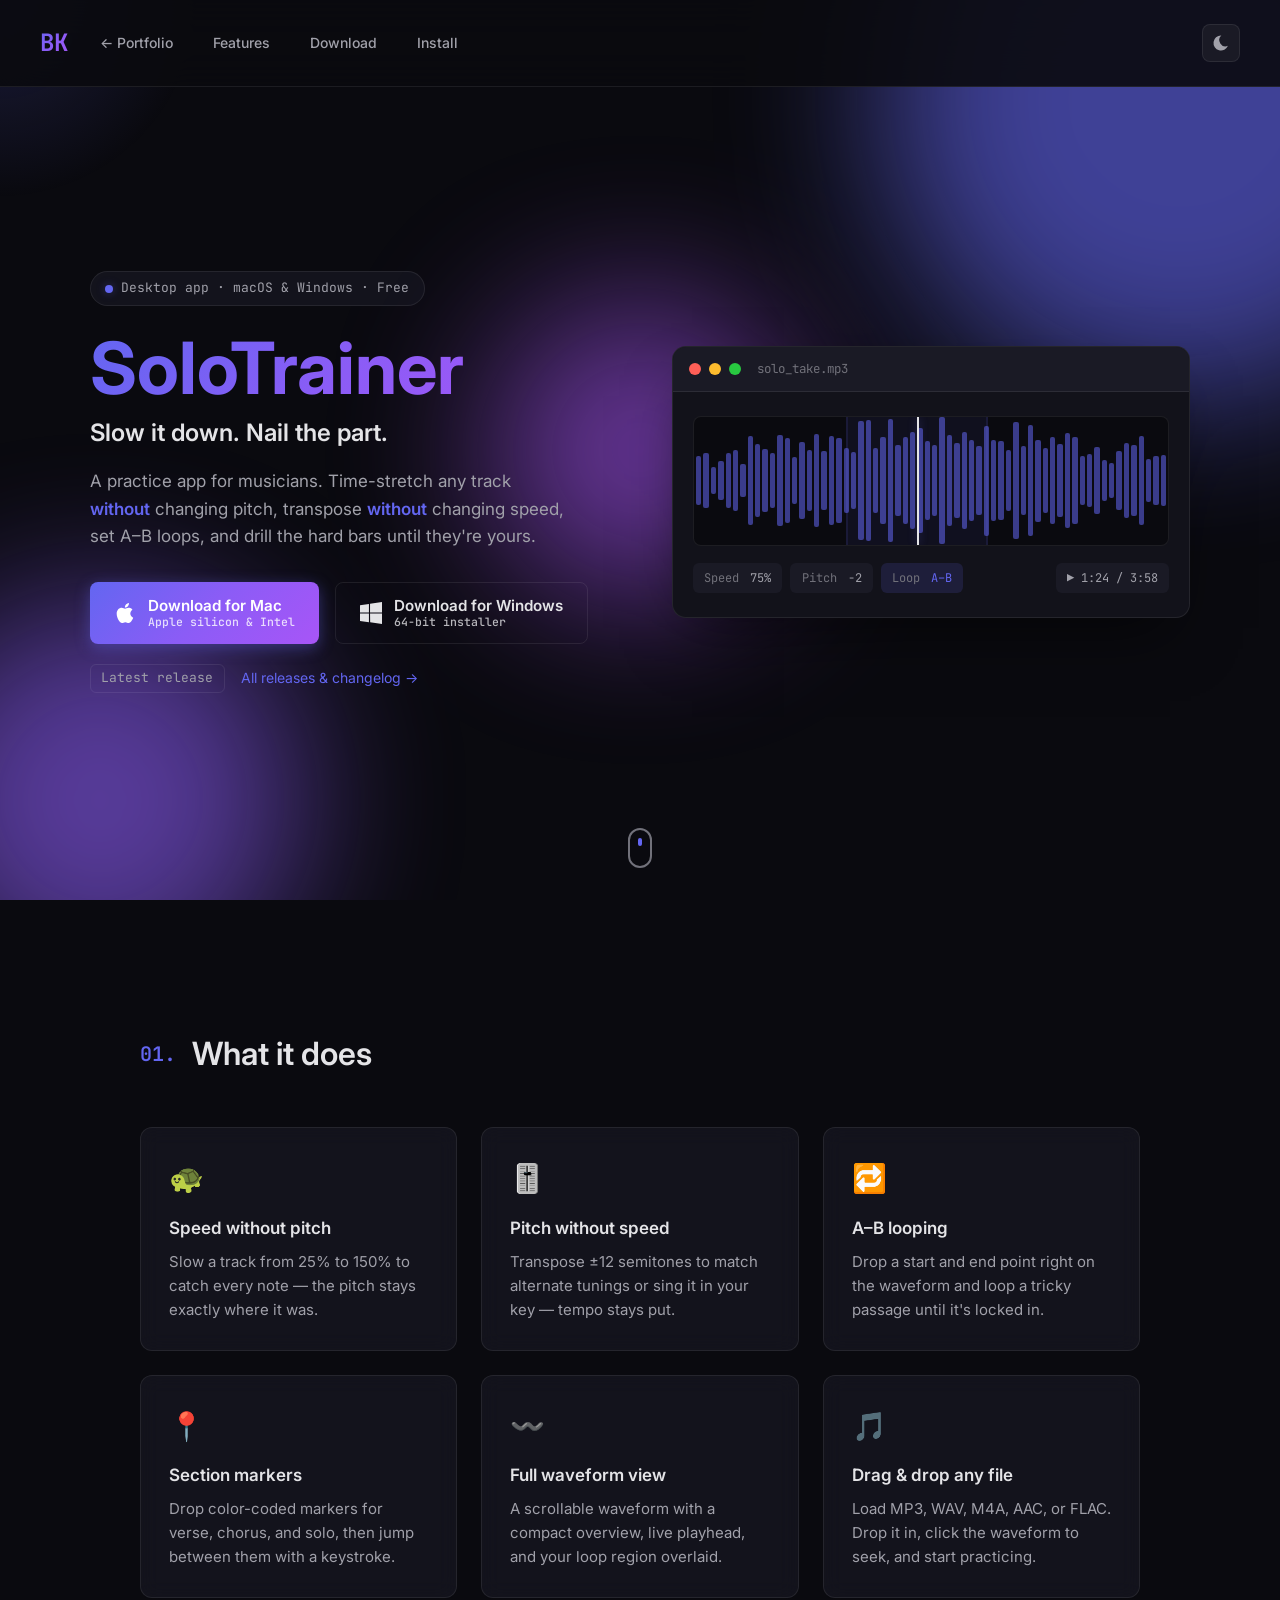
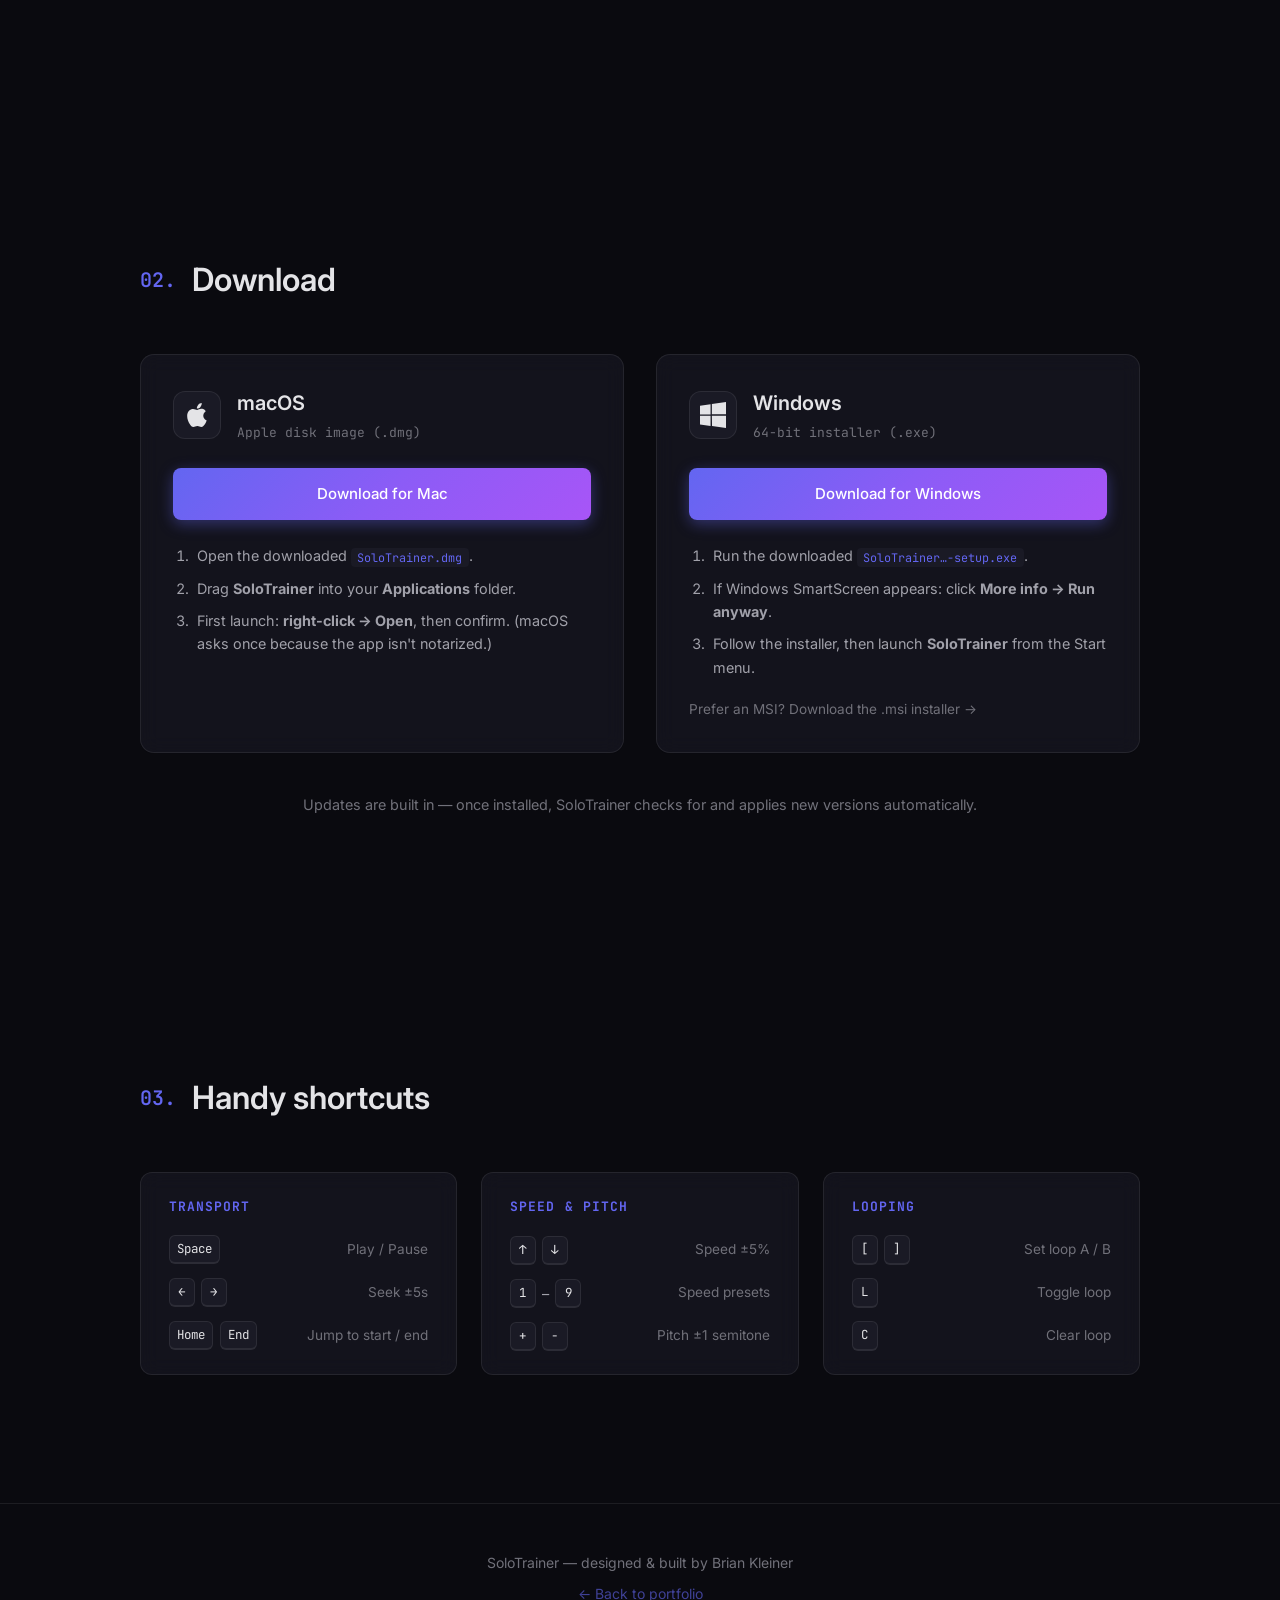
==== solotrainer/index.html @ 2a8d37c0 "solotrainer" ====
<!DOCTYPE html>
<html lang="en">
<head>
    <meta charset="UTF-8">
    <meta name="viewport" content="width=device-width, initial-scale=1.0">
    <title>SoloTrainer | Music practice app for Mac &amp; Windows</title>
    <meta name="description" content="SoloTrainer is a desktop practice app for musicians — slow any track down without changing pitch, transpose without changing speed, set A–B loops, and drill the hard parts. Free for Mac &amp; Windows.">
    <meta property="og:title" content="SoloTrainer — Slow it down. Nail the part.">
    <meta property="og:description" content="A desktop practice app for musicians. Time-stretch and pitch-shift any track, loop the tricky bars, and learn it by ear. Free for Mac &amp; Windows.">
    <meta property="og:type" content="website">
    <meta property="og:url" content="https://beeks.dev/solotrainer">
    <link rel="preconnect" href="https://fonts.googleapis.com">
    <link rel="preconnect" href="https://fonts.gstatic.com" crossorigin>
    <link href="https://fonts.googleapis.com/css2?family=Inter:wght@300;400;500;600;700&family=JetBrains+Mono:wght@400;500&display=swap" rel="stylesheet">
    <link rel="stylesheet" href="../styles.css">
    <link rel="stylesheet" href="solotrainer.css">
</head>
<body>
    <!-- Cursor glow effect -->
    <div class="cursor-glow" id="cursorGlow"></div>

    <!-- Platform icon templates (cloned into download buttons by JS) -->
    <template id="iconApple">
        <svg viewBox="0 0 24 24" fill="currentColor"><path d="M16.365 1.43c0 1.14-.493 2.27-1.177 3.08-.744.9-1.99 1.57-2.987 1.57-.12 0-.23-.02-.3-.03-.01-.06-.04-.22-.04-.39 0-1.15.572-2.27 1.206-2.98.804-.94 2.142-1.64 3.248-1.68.03.13.05.28.05.43zm4.565 15.71c-.03.07-.463 1.58-1.518 3.12-.945 1.34-1.94 2.71-3.43 2.71-1.517 0-1.9-.88-3.63-.88-1.698 0-2.302.91-3.67.91-1.377 0-2.332-1.26-3.428-2.8-1.287-1.82-2.323-4.63-2.323-7.28 0-4.28 2.797-6.55 5.552-6.55 1.448 0 2.675.95 3.6.95.865 0 2.222-1.01 3.85-1.01.613 0 2.792.06 4.22 2.12-.11.07-2.358 1.38-2.358 4.13 0 3.21 2.852 4.34 2.927 4.36z"/></svg>
    </template>
    <template id="iconWin">
        <svg viewBox="0 0 24 24" fill="currentColor"><path d="M0 3.449L9.75 2.1v9.451H0m10.949-9.602L24 0v11.4H10.949M0 12.6h9.75v9.451L0 20.699M10.949 12.6H24V24l-12.9-1.801"/></svg>
    </template>

    <!-- Navigation -->
    <nav class="nav scrolled" id="nav">
        <div class="nav-content">
            <a href="../" class="nav-logo">BK</a>
            <div class="nav-links">
                <a href="../">← Portfolio</a>
                <a href="#features">Features</a>
                <a href="#download">Download</a>
                <a href="#install">Install</a>
            </div>
            <div class="theme-switcher">
                <button class="theme-toggle" id="themeToggle" aria-label="Change theme">
                    <svg class="theme-icon" viewBox="0 0 24 24" fill="currentColor"><path d="M12 3c.132 0 .263 0 .393 0a7.5 7.5 0 0 0 7.92 12.446a9 9 0 1 1 -8.313 -12.454z"/></svg>
                </button>
                <div class="theme-dropdown" id="themeDropdown">
                    <button class="theme-option" data-theme="default">
                        <span class="theme-preview default"></span>
                        Midnight Purple
                    </button>
                    <button class="theme-option" data-theme="matrix">
                        <span class="theme-preview matrix"></span>
                        Matrix
                    </button>
                    <button class="theme-option" data-theme="gruvbox">
                        <span class="theme-preview gruvbox"></span>
                        Gruvbox
                    </button>
                </div>
            </div>
        </div>
    </nav>

    <!-- Hero Section -->
    <section class="hero app-hero" id="hero">
        <div class="hero-bg">
            <div class="gradient-orb orb-1"></div>
            <div class="gradient-orb orb-2"></div>
            <div class="gradient-orb orb-3"></div>
        </div>
        <div class="app-hero-content">
            <div class="app-hero-text">
                <span class="app-eyebrow">
                    <span class="app-eyebrow-dot"></span>
                    Desktop app · macOS &amp; Windows · Free
                </span>
                <h1 class="app-title">SoloTrainer</h1>
                <p class="app-subtitle">Slow it down. Nail the part.</p>
                <p class="app-tagline">
                    A practice app for musicians. Time-stretch any track <em>without</em> changing
                    pitch, transpose <em>without</em> changing speed, set A–B loops, and drill the
                    hard bars until they're yours.
                </p>

                <div class="download-row" id="downloadRow">
                    <a class="btn btn-primary btn-download" id="dlPrimary"
                       href="https://github.com/Beekasha/SoloTrainer-releases/releases/latest"
                       target="_blank" rel="noopener">
                        <span class="dl-icon" id="dlPrimaryIcon"></span>
                        <span class="dl-label">
                            <span class="dl-label-main" id="dlPrimaryLabel">Download</span>
                            <span class="dl-label-sub" id="dlPrimarySub">Latest release</span>
                        </span>
                    </a>
                    <a class="btn btn-secondary btn-download" id="dlSecondary"
                       href="https://github.com/Beekasha/SoloTrainer-releases/releases/latest"
                       target="_blank" rel="noopener">
                        <span class="dl-icon" id="dlSecondaryIcon"></span>
                        <span class="dl-label">
                            <span class="dl-label-main" id="dlSecondaryLabel">Other platform</span>
                            <span class="dl-label-sub" id="dlSecondarySub">&nbsp;</span>
                        </span>
                    </a>
                </div>
                <p class="app-meta">
                    <span id="releaseVersion" class="release-chip">Latest release</span>
                    <a href="https://github.com/Beekasha/SoloTrainer-releases/releases" target="_blank" rel="noopener">All releases &amp; changelog →</a>
                </p>
            </div>

            <!-- App window mock -->
            <div class="app-window reveal-up">
                <div class="aw-titlebar">
                    <span class="terminal-dot red"></span>
                    <span class="terminal-dot yellow"></span>
                    <span class="terminal-dot green"></span>
                    <span class="aw-filename">solo_take.mp3</span>
                </div>
                <div class="aw-body">
                    <div class="aw-waveform" id="awWaveform">
                        <div class="aw-loop" aria-hidden="true"></div>
                        <div class="aw-bars" id="awBars"></div>
                        <div class="aw-playhead" aria-hidden="true"></div>
                    </div>
                    <div class="aw-controls">
                        <span class="aw-chip"><span class="aw-chip-key">Speed</span> 75%</span>
                        <span class="aw-chip"><span class="aw-chip-key">Pitch</span> −2</span>
                        <span class="aw-chip aw-chip-accent"><span class="aw-chip-key">Loop</span> A–B</span>
                        <span class="aw-chip aw-chip-muted">▶ 1:24 / 3:58</span>
                    </div>
                </div>
            </div>
        </div>
        <div class="scroll-indicator">
            <div class="scroll-arrow"></div>
        </div>
    </section>

    <!-- Features Section -->
    <section class="section" id="features">
        <div class="section-content">
            <h2 class="section-title">
                <span class="title-accent">01.</span> What it does
            </h2>
            <div class="feature-grid">
                <div class="feature-card reveal-up">
                    <span class="feature-icon">🐢</span>
                    <h3>Speed without pitch</h3>
                    <p>Slow a track from 25% to 150% to catch every note — the pitch stays exactly where it was.</p>
                </div>
                <div class="feature-card reveal-up" style="--delay: 0.08s">
                    <span class="feature-icon">🎚️</span>
                    <h3>Pitch without speed</h3>
                    <p>Transpose ±12 semitones to match alternate tunings or sing it in your key — tempo stays put.</p>
                </div>
                <div class="feature-card reveal-up" style="--delay: 0.16s">
                    <span class="feature-icon">🔁</span>
                    <h3>A–B looping</h3>
                    <p>Drop a start and end point right on the waveform and loop a tricky passage until it's locked in.</p>
                </div>
                <div class="feature-card reveal-up" style="--delay: 0.24s">
                    <span class="feature-icon">📍</span>
                    <h3>Section markers</h3>
                    <p>Drop color-coded markers for verse, chorus, and solo, then jump between them with a keystroke.</p>
                </div>
                <div class="feature-card reveal-up" style="--delay: 0.32s">
                    <span class="feature-icon">〰️</span>
                    <h3>Full waveform view</h3>
                    <p>A scrollable waveform with a compact overview, live playhead, and your loop region overlaid.</p>
                </div>
                <div class="feature-card reveal-up" style="--delay: 0.4s">
                    <span class="feature-icon">🎵</span>
                    <h3>Drag &amp; drop any file</h3>
                    <p>Load MP3, WAV, M4A, AAC, or FLAC. Drop it in, click the waveform to seek, and start practicing.</p>
                </div>
            </div>
        </div>
    </section>

    <!-- Download Section -->
    <section class="section download-section" id="download">
        <div class="section-content">
            <h2 class="section-title">
                <span class="title-accent">02.</span> Download
            </h2>
            <div class="platform-grid">
                <!-- macOS -->
                <div class="platform-card reveal-up" id="cardMac">
                    <div class="platform-head">
                        <span class="platform-logo">
                            <svg viewBox="0 0 24 24" fill="currentColor"><path d="M16.365 1.43c0 1.14-.493 2.27-1.177 3.08-.744.9-1.99 1.57-2.987 1.57-.12 0-.23-.02-.3-.03-.01-.06-.04-.22-.04-.39 0-1.15.572-2.27 1.206-2.98.804-.94 2.142-1.64 3.248-1.68.03.13.05.28.05.43zm4.565 15.71c-.03.07-.463 1.58-1.518 3.12-.945 1.34-1.94 2.71-3.43 2.71-1.517 0-1.9-.88-3.63-.88-1.698 0-2.302.91-3.67.91-1.377 0-2.332-1.26-3.428-2.8-1.287-1.82-2.323-4.63-2.323-7.28 0-4.28 2.797-6.55 5.552-6.55 1.448 0 2.675.95 3.6.95.865 0 2.222-1.01 3.85-1.01.613 0 2.792.06 4.22 2.12-.11.07-2.358 1.38-2.358 4.13 0 3.21 2.852 4.34 2.927 4.36z"/></svg>
                        </span>
                        <div>
                            <h3>macOS</h3>
                            <span class="platform-sub" id="macSub">Apple disk image (.dmg)</span>
                        </div>
                        <span class="platform-badge" id="macBadge" hidden>For you</span>
                    </div>
                    <a class="btn btn-primary platform-btn" id="dlMac"
                       href="https://github.com/Beekasha/SoloTrainer-releases/releases/latest/download/SoloTrainer.dmg"
                       target="_blank" rel="noopener">Download for Mac</a>
                    <ol class="install-steps">
                        <li>Open the downloaded <code>SoloTrainer.dmg</code>.</li>
                        <li>Drag <strong>SoloTrainer</strong> into your <strong>Applications</strong> folder.</li>
                        <li>First launch: <strong>right-click → Open</strong>, then confirm. (macOS asks once because the app isn't notarized.)</li>
                    </ol>
                </div>

                <!-- Windows -->
                <div class="platform-card reveal-up" id="cardWin" style="--delay: 0.1s">
                    <div class="platform-head">
                        <span class="platform-logo">
                            <svg viewBox="0 0 24 24" fill="currentColor"><path d="M0 3.449L9.75 2.1v9.451H0m10.949-9.602L24 0v11.4H10.949M0 12.6h9.75v9.451L0 20.699M10.949 12.6H24V24l-12.9-1.801"/></svg>
                        </span>
                        <div>
                            <h3>Windows</h3>
                            <span class="platform-sub" id="winSub">64-bit installer (.exe)</span>
                        </div>
                        <span class="platform-badge" id="winBadge" hidden>For you</span>
                    </div>
                    <a class="btn btn-primary platform-btn" id="dlWin"
                       href="https://github.com/Beekasha/SoloTrainer-releases/releases/latest"
                       target="_blank" rel="noopener">Download for Windows</a>
                    <ol class="install-steps">
                        <li>Run the downloaded <code>SoloTrainer&hellip;-setup.exe</code>.</li>
                        <li>If Windows SmartScreen appears: click <strong>More info → Run anyway</strong>.</li>
                        <li>Follow the installer, then launch <strong>SoloTrainer</strong> from the Start menu.</li>
                    </ol>
                    <p class="alt-link"><a id="dlWinMsi" href="https://github.com/Beekasha/SoloTrainer-releases/releases/latest" target="_blank" rel="noopener">Prefer an MSI? Download the .msi installer →</a></p>
                </div>
            </div>
            <p class="download-note">
                Updates are built in — once installed, SoloTrainer checks for and applies new versions automatically.
            </p>
        </div>
    </section>

    <!-- Install / Shortcuts Section -->
    <section class="section" id="install">
        <div class="section-content">
            <h2 class="section-title">
                <span class="title-accent">03.</span> Handy shortcuts
            </h2>
            <div class="shortcuts-grid">
                <div class="shortcut-group reveal-up">
                    <h3 class="shortcut-title">Transport</h3>
                    <ul class="shortcut-list">
                        <li><kbd>Space</kbd><span>Play / Pause</span></li>
                        <li><kbd>←</kbd> <kbd>→</kbd><span>Seek ±5s</span></li>
                        <li><kbd>Home</kbd> <kbd>End</kbd><span>Jump to start / end</span></li>
                    </ul>
                </div>
                <div class="shortcut-group reveal-up" style="--delay: 0.08s">
                    <h3 class="shortcut-title">Speed &amp; pitch</h3>
                    <ul class="shortcut-list">
                        <li><kbd>↑</kbd> <kbd>↓</kbd><span>Speed ±5%</span></li>
                        <li><kbd>1</kbd>–<kbd>9</kbd><span>Speed presets</span></li>
                        <li><kbd>+</kbd> <kbd>−</kbd><span>Pitch ±1 semitone</span></li>
                    </ul>
                </div>
                <div class="shortcut-group reveal-up" style="--delay: 0.16s">
                    <h3 class="shortcut-title">Looping</h3>
                    <ul class="shortcut-list">
                        <li><kbd>[</kbd> <kbd>]</kbd><span>Set loop A / B</span></li>
                        <li><kbd>L</kbd><span>Toggle loop</span></li>
                        <li><kbd>C</kbd><span>Clear loop</span></li>
                    </ul>
                </div>
            </div>
        </div>
    </section>

    <!-- Footer -->
    <footer class="footer">
        <p>SoloTrainer — designed &amp; built by Brian Kleiner</p>
        <p class="footer-note">
            <a href="../">← Back to portfolio</a>
        </p>
    </footer>

    <script src="solotrainer.js"></script>
</body>
</html>
---- styles.css ----
/* ===== CSS Variables ===== */
:root,
[data-theme="default"] {
    --bg-primary: #0a0a0f;
    --bg-secondary: #12121a;
    --bg-tertiary: #1a1a25;
    --text-primary: #e4e4e7;
    --text-secondary: #a1a1aa;
    --text-muted: #71717a;
    --accent-primary: #6366f1;
    --accent-secondary: #8b5cf6;
    --accent-gradient: linear-gradient(135deg, #6366f1 0%, #8b5cf6 50%, #a855f7 100%);
    --glow-color: rgba(99, 102, 241, 0.4);
    --border-color: rgba(255, 255, 255, 0.08);
    --card-bg: rgba(26, 26, 37, 0.6);
    --font-sans: 'Inter', -apple-system, BlinkMacSystemFont, sans-serif;
    --font-mono: 'JetBrains Mono', monospace;
    --transition-fast: 0.2s ease;
    --transition-medium: 0.4s ease;
    --transition-slow: 0.6s cubic-bezier(0.16, 1, 0.3, 1);
}

/* ===== Matrix Theme ===== */
[data-theme="matrix"] {
    --bg-primary: #000000;
    --bg-secondary: #0a0f0a;
    --bg-tertiary: #0f1a0f;
    --text-primary: #00ff00;
    --text-secondary: #00cc00;
    --text-muted: #008800;
    --accent-primary: #00ff00;
    --accent-secondary: #00dd00;
    --accent-gradient: linear-gradient(135deg, #00ff00 0%, #00cc00 50%, #00aa00 100%);
    --glow-color: rgba(0, 255, 0, 0.4);
    --border-color: rgba(0, 255, 0, 0.15);
    --card-bg: rgba(0, 20, 0, 0.7);
}

/* ===== Gruvbox Theme ===== */
[data-theme="gruvbox"] {
    --bg-primary: #1d2021;
    --bg-secondary: #282828;
    --bg-tertiary: #3c3836;
    --text-primary: #ebdbb2;
    --text-secondary: #d5c4a1;
    --text-muted: #a89984;
    --accent-primary: #fe8019;
    --accent-secondary: #fabd2f;
    --accent-gradient: linear-gradient(135deg, #fe8019 0%, #fabd2f 50%, #b8bb26 100%);
    --glow-color: rgba(254, 128, 25, 0.4);
    --border-color: rgba(235, 219, 178, 0.1);
    --card-bg: rgba(60, 56, 54, 0.6);
}

/* ===== Reset & Base ===== */
*, *::before, *::after {
    margin: 0;
    padding: 0;
    box-sizing: border-box;
}

html {
    scroll-behavior: smooth;
    font-size: 16px;
}

body {
    font-family: var(--font-sans);
    background: var(--bg-primary);
    color: var(--text-primary);
    line-height: 1.6;
    overflow-x: hidden;
}

a {
    color: inherit;
    text-decoration: none;
}

ul {
    list-style: none;
}

/* ===== Cursor Glow Effect ===== */
.cursor-glow {
    position: fixed;
    width: 400px;
    height: 400px;
    border-radius: 50%;
    background: radial-gradient(circle, var(--glow-color) 0%, transparent 70%);
    pointer-events: none;
    transform: translate(-50%, -50%);
    z-index: 0;
    opacity: 0.5;
    transition: opacity 0.3s ease;
}

/* ===== Navigation ===== */
.nav {
    position: fixed;
    top: 0;
    left: 0;
    right: 0;
    z-index: 100;
    padding: 1.5rem 2rem;
    transition: var(--transition-medium);
}

.nav.scrolled {
    background: rgba(10, 10, 15, 0.9);
    backdrop-filter: blur(20px);
    border-bottom: 1px solid var(--border-color);
}

.nav-content {
    max-width: 1200px;
    margin: 0 auto;
    display: flex;
    justify-content: space-between;
    align-items: center;
    gap: 2rem;
}

.nav-logo {
    font-family: var(--font-mono);
    font-size: 1.5rem;
    font-weight: 700;
    background: var(--accent-gradient);
    -webkit-background-clip: text;
    -webkit-text-fill-color: transparent;
    background-clip: text;
    flex-shrink: 0;
}

.nav-links {
    display: flex;
    gap: 2.5rem;
}

.nav-links a {
    font-size: 0.875rem;
    font-weight: 500;
    color: var(--text-secondary);
    transition: var(--transition-fast);
    position: relative;
}

.nav-links a::after {
    content: '';
    position: absolute;
    bottom: -4px;
    left: 0;
    width: 0;
    height: 2px;
    background: var(--accent-gradient);
    transition: var(--transition-fast);
}

.nav-links a:hover {
    color: var(--text-primary);
}

.nav-links a:hover::after {
    width: 100%;
}

/* Theme Switcher */
.theme-switcher {
    position: relative;
    margin-left: auto;
}

.theme-toggle {
    background: var(--bg-tertiary);
    border: 1px solid var(--border-color);
    border-radius: 8px;
    padding: 0.5rem;
    cursor: pointer;
    display: flex;
    align-items: center;
    justify-content: center;
    transition: var(--transition-fast);
}

.theme-toggle:hover {
    border-color: var(--accent-primary);
    background: var(--bg-secondary);
}

.theme-icon {
    width: 20px;
    height: 20px;
    color: var(--text-secondary);
    transition: var(--transition-fast);
}

.theme-toggle:hover .theme-icon {
    color: var(--accent-primary);
}

.theme-dropdown {
    position: absolute;
    top: calc(100% + 0.5rem);
    right: 0;
    background: var(--bg-secondary);
    border: 1px solid var(--border-color);
    border-radius: 12px;
    padding: 0.5rem;
    min-width: 180px;
    opacity: 0;
    visibility: hidden;
    transform: translateY(-10px);
    transition: var(--transition-fast);
    z-index: 200;
    box-shadow: 0 10px 40px rgba(0, 0, 0, 0.3);
}

.theme-dropdown.open {
    opacity: 1;
    visibility: visible;
    transform: translateY(0);
}

.theme-option {
    display: flex;
    align-items: center;
    gap: 0.75rem;
    width: 100%;
    padding: 0.75rem 1rem;
    background: transparent;
    border: none;
    border-radius: 8px;
    color: var(--text-secondary);
    font-size: 0.875rem;
    font-family: var(--font-sans);
    cursor: pointer;
    transition: var(--transition-fast);
}

.theme-option:hover {
    background: var(--bg-tertiary);
    color: var(--text-primary);
}

.theme-option.active {
    background: var(--accent-primary);
    color: white;
}

.theme-preview {
    width: 20px;
    height: 20px;
    border-radius: 50%;
    border: 2px solid var(--border-color);
}

.theme-preview.default {
    background: linear-gradient(135deg, #6366f1 0%, #8b5cf6 100%);
}

.theme-preview.matrix {
    background: linear-gradient(135deg, #00ff00 0%, #008800 100%);
}

.theme-preview.gruvbox {
    background: linear-gradient(135deg, #fe8019 0%, #fabd2f 100%);
}

/* ===== Hero Section ===== */
.hero {
    min-height: 100vh;
    display: flex;
    align-items: center;
    justify-content: center;
    position: relative;
    padding: 2rem;
    overflow: hidden;
}

.hero-bg {
    position: absolute;
    inset: 0;
    overflow: hidden;
}

.gradient-orb {
    position: absolute;
    border-radius: 50%;
    filter: blur(80px);
    opacity: 0.6;
    animation: float 20s ease-in-out infinite;
}

.orb-1 {
    width: 600px;
    height: 600px;
    background: var(--accent-primary);
    top: -200px;
    right: -200px;
    animation-delay: 0s;
}

.orb-2 {
    width: 400px;
    height: 400px;
    background: var(--accent-secondary);
    bottom: -100px;
    left: -100px;
    animation-delay: -5s;
}

.orb-3 {
    width: 300px;
    height: 300px;
    background: #a855f7;
    top: 50%;
    left: 50%;
    transform: translate(-50%, -50%);
    animation-delay: -10s;
}

@keyframes float {
    0%, 100% { transform: translate(0, 0) scale(1); }
    25% { transform: translate(30px, -30px) scale(1.05); }
    50% { transform: translate(-20px, 20px) scale(0.95); }
    75% { transform: translate(-30px, -20px) scale(1.02); }
}

.hero-content {
    position: relative;
    z-index: 1;
    text-align: center;
    max-width: 800px;
}

/* Terminal */
.hero-terminal {
    background: var(--bg-secondary);
    border: 1px solid var(--border-color);
    border-radius: 12px;
    padding: 0;
    margin-bottom: 3rem;
    display: inline-block;
    text-align: left;
    box-shadow: 0 25px 50px -12px rgba(0, 0, 0, 0.5);
}

.terminal-header {
    padding: 0.75rem 1rem;
    border-bottom: 1px solid var(--border-color);
    display: flex;
    gap: 0.5rem;
}

.terminal-dot {
    width: 12px;
    height: 12px;
    border-radius: 50%;
}

.terminal-dot.red { background: #ff5f57; }
.terminal-dot.yellow { background: #febc2e; }
.terminal-dot.green { background: #28c840; }

.terminal-body {
    padding: 1rem 1.5rem;
    font-family: var(--font-mono);
    font-size: 1rem;
    display: flex;
    align-items: center;
    gap: 0.5rem;
    min-width: 400px;
}

.terminal-prompt {
    color: var(--accent-primary);
}

.terminal-text {
    color: var(--text-primary);
}

.terminal-cursor {
    color: var(--accent-primary);
    animation: blink 1s step-end infinite;
}

@keyframes blink {
    50% { opacity: 0; }
}

.hero-title {
    font-size: clamp(3rem, 10vw, 6rem);
    font-weight: 700;
    line-height: 1.1;
    margin-bottom: 1rem;
}

.hero-line {
    display: block;
    background: linear-gradient(135deg, #fff 0%, var(--text-secondary) 100%);
    -webkit-background-clip: text;
    -webkit-text-fill-color: transparent;
    background-clip: text;
}

.hero-subtitle {
    font-size: 1.5rem;
    font-weight: 500;
    color: var(--accent-primary);
    margin-bottom: 0.5rem;
    font-family: var(--font-mono);
}

.hero-tagline {
    font-size: 1.125rem;
    color: var(--text-secondary);
    margin-bottom: 2.5rem;
}

.hero-cta {
    display: flex;
    gap: 1rem;
    justify-content: center;
    flex-wrap: wrap;
}

/* Buttons */
.btn {
    display: inline-flex;
    align-items: center;
    justify-content: center;
    padding: 0.875rem 2rem;
    font-size: 0.9375rem;
    font-weight: 500;
    border-radius: 8px;
    transition: var(--transition-fast);
    cursor: pointer;
    border: none;
}

.btn-primary {
    background: var(--accent-gradient);
    color: white;
    box-shadow: 0 4px 15px rgba(99, 102, 241, 0.4);
}

.btn-primary:hover {
    transform: translateY(-2px);
    box-shadow: 0 8px 25px rgba(99, 102, 241, 0.5);
}

.btn-secondary {
    background: transparent;
    color: var(--text-primary);
    border: 1px solid var(--border-color);
}

.btn-secondary:hover {
    background: var(--bg-tertiary);
    border-color: var(--accent-primary);
}

.btn-large {
    padding: 1.125rem 3rem;
    font-size: 1rem;
}

/* Scroll Indicator */
.scroll-indicator {
    position: absolute;
    bottom: 2rem;
    left: 50%;
    transform: translateX(-50%);
}

.scroll-arrow {
    width: 24px;
    height: 40px;
    border: 2px solid var(--text-muted);
    border-radius: 12px;
    position: relative;
}

.scroll-arrow::after {
    content: '';
    position: absolute;
    top: 8px;
    left: 50%;
    width: 4px;
    height: 8px;
    background: var(--accent-primary);
    border-radius: 2px;
    transform: translateX(-50%);
    animation: scrollBounce 2s ease-in-out infinite;
}

@keyframes scrollBounce {
    0%, 100% { transform: translateX(-50%) translateY(0); opacity: 1; }
    50% { transform: translateX(-50%) translateY(12px); opacity: 0.3; }
}

/* ===== Sections ===== */
.section {
    padding: 8rem 2rem;
    position: relative;
}

.section-content {
    max-width: 1000px;
    margin: 0 auto;
}

.section-title {
    font-size: 2rem;
    font-weight: 600;
    margin-bottom: 3rem;
    display: flex;
    align-items: center;
    gap: 1rem;
}

.title-accent {
    font-family: var(--font-mono);
    font-size: 1.25rem;
    color: var(--accent-primary);
}

/* ===== About Section ===== */
.about-grid {
    display: grid;
    grid-template-columns: 1.5fr 1fr;
    gap: 4rem;
    align-items: start;
}

.about-text p {
    color: var(--text-secondary);
    margin-bottom: 1.5rem;
    font-size: 1.0625rem;
}

.about-lead {
    font-size: 1.25rem !important;
    color: var(--text-primary) !important;
    font-weight: 500;
}

.highlight {
    color: var(--accent-primary);
    font-weight: 500;
}

.about-stats {
    display: grid;
    grid-template-columns: repeat(2, 1fr);
    gap: 1.5rem;
}

.stat-card {
    background: var(--card-bg);
    backdrop-filter: blur(10px);
    border: 1px solid var(--border-color);
    border-radius: 12px;
    padding: 1.5rem;
    text-align: center;
    transition: var(--transition-medium);
}

.stat-card:hover {
    border-color: var(--accent-primary);
    transform: translateY(-4px);
}

.stat-number {
    display: block;
    font-size: 2.5rem;
    font-weight: 700;
    background: var(--accent-gradient);
    -webkit-background-clip: text;
    -webkit-text-fill-color: transparent;
    background-clip: text;
}

.stat-label {
    font-size: 0.875rem;
    color: var(--text-muted);
    margin-top: 0.25rem;
}

/* ===== Experience Section ===== */
.timeline {
    position: relative;
    padding-left: 2rem;
}

.timeline::before {
    content: '';
    position: absolute;
    left: 0;
    top: 0;
    bottom: 0;
    width: 2px;
    background: linear-gradient(to bottom, var(--accent-primary), var(--accent-secondary), transparent);
}

.timeline-item {
    position: relative;
    padding-bottom: 3rem;
}

.timeline-marker {
    position: absolute;
    left: -2rem;
    top: 0.5rem;
    width: 12px;
    height: 12px;
    background: var(--accent-primary);
    border-radius: 50%;
    transform: translateX(-50%);
    box-shadow: 0 0 20px var(--glow-color);
}

.timeline-content {
    background: var(--card-bg);
    backdrop-filter: blur(10px);
    border: 1px solid var(--border-color);
    border-radius: 12px;
    padding: 2rem;
    margin-left: 1rem;
    transition: var(--transition-medium);
}

.timeline-content:hover {
    border-color: var(--accent-primary);
}

.timeline-header {
    margin-bottom: 0.5rem;
}

.timeline-header h3 {
    font-size: 1.25rem;
    font-weight: 600;
}

.timeline-company {
    color: var(--accent-primary);
    font-weight: 500;
}

.timeline-date {
    font-family: var(--font-mono);
    font-size: 0.875rem;
    color: var(--text-muted);
}

.timeline-details {
    margin: 1rem 0;
    padding-left: 1.25rem;
}

.timeline-details li {
    position: relative;
    color: var(--text-secondary);
    margin-bottom: 0.5rem;
    font-size: 0.9375rem;
}

.timeline-details li::before {
    content: '▹';
    position: absolute;
    left: -1.25rem;
    color: var(--accent-primary);
}

.timeline-tech {
    display: flex;
    flex-wrap: wrap;
    gap: 0.5rem;
    margin-top: 1rem;
}

.timeline-tech span {
    font-family: var(--font-mono);
    font-size: 0.75rem;
    padding: 0.25rem 0.75rem;
    background: rgba(99, 102, 241, 0.1);
    color: var(--accent-primary);
    border-radius: 4px;
}

/* ===== Skills Section ===== */
.skills-grid {
    display: grid;
    grid-template-columns: repeat(auto-fit, minmax(250px, 1fr));
    gap: 2rem;
}

.skill-category {
    background: var(--card-bg);
    backdrop-filter: blur(10px);
    border: 1px solid var(--border-color);
    border-radius: 12px;
    padding: 2rem;
    transition: var(--transition-medium);
}

.skill-category:hover {
    border-color: var(--accent-primary);
    transform: translateY(-4px);
}

.skill-category-title {
    font-size: 1.125rem;
    font-weight: 600;
    margin-bottom: 1.5rem;
    display: flex;
    align-items: center;
    gap: 0.75rem;
}

.skill-icon {
    font-size: 1.5rem;
}

.skill-items {
    display: flex;
    flex-wrap: wrap;
    gap: 0.5rem;
}

.skill-item {
    font-family: var(--font-mono);
    font-size: 0.8125rem;
    padding: 0.375rem 0.875rem;
    background: var(--bg-tertiary);
    border-radius: 6px;
    color: var(--text-secondary);
    transition: var(--transition-fast);
}

.skill-item:hover {
    background: var(--accent-primary);
    color: white;
}

/* ===== Contact Section ===== */
.contact {
    text-align: center;
}

.contact-content {
    max-width: 600px;
    margin: 0 auto;
}

.contact-text {
    font-size: 1.125rem;
    color: var(--text-secondary);
    margin-bottom: 2.5rem;
}

.contact-links {
    display: flex;
    justify-content: center;
    gap: 2rem;
    margin-top: 3rem;
}

.contact-link {
    display: flex;
    align-items: center;
    gap: 0.5rem;
    color: var(--text-muted);
    font-size: 0.9375rem;
    transition: var(--transition-fast);
}

.contact-link svg {
    width: 20px;
    height: 20px;
}

.contact-link:hover {
    color: var(--accent-primary);
}

/* ===== Footer ===== */
.footer {
    text-align: center;
    padding: 3rem 2rem;
    color: var(--text-muted);
    font-size: 0.875rem;
    border-top: 1px solid var(--border-color);
}

.footer-note {
    margin-top: 0.5rem;
    opacity: 0.6;
}

/* ===== Animations ===== */
.reveal-up,
.reveal-left {
    opacity: 0;
    transition: all 0.8s cubic-bezier(0.16, 1, 0.3, 1);
    transition-delay: var(--delay, 0s);
}

.reveal-up {
    transform: translateY(40px);
}

.reveal-left {
    transform: translateX(-40px);
}

.reveal-up.revealed,
.reveal-left.revealed {
    opacity: 1;
    transform: translate(0);
}

/* ===== Responsive ===== */
@media (max-width: 768px) {
    .nav-links {
        display: none;
    }
    
    .theme-switcher {
        margin-left: 0;
    }
    
    .hero-title {
        font-size: clamp(2.5rem, 12vw, 4rem);
    }
    
    .terminal-body {
        min-width: auto;
        font-size: 0.875rem;
    }
    
    .about-grid {
        grid-template-columns: 1fr;
        gap: 2rem;
    }
    
    .about-stats {
        grid-template-columns: repeat(2, 1fr);
    }
    
    .section {
        padding: 4rem 1.5rem;
    }
    
    .timeline {
        padding-left: 1.5rem;
    }
    
    .timeline-content {
        padding: 1.5rem;
        margin-left: 0.5rem;
    }
    
    .contact-links {
        flex-direction: column;
        gap: 1rem;
    }
}

@media (max-width: 480px) {
    .hero-cta {
        flex-direction: column;
    }
    
    .btn {
        width: 100%;
    }
    
    .stat-number {
        font-size: 2rem;
    }
}
---- solotrainer/solotrainer.css ----
/* ===== SoloTrainer landing page ===== */
/* Builds on ../styles.css — reuses the same CSS variables, nav, buttons,
   cards, themes, and reveal animations. */

/* ===== Hero ===== */
.app-hero {
    min-height: 100vh;
    padding-top: 6rem;
}

.app-hero-content {
    position: relative;
    z-index: 1;
    width: 100%;
    max-width: 1100px;
    margin: 0 auto;
    display: grid;
    grid-template-columns: 1fr 1fr;
    gap: 4rem;
    align-items: center;
    text-align: left;
}

.app-eyebrow {
    display: inline-flex;
    align-items: center;
    gap: 0.5rem;
    font-family: var(--font-mono);
    font-size: 0.8125rem;
    color: var(--text-secondary);
    padding: 0.4rem 0.9rem;
    border: 1px solid var(--border-color);
    border-radius: 999px;
    background: var(--card-bg);
    margin-bottom: 1.5rem;
}

.app-eyebrow-dot {
    width: 8px;
    height: 8px;
    border-radius: 50%;
    background: var(--accent-primary);
    box-shadow: 0 0 10px var(--glow-color);
}

.app-title {
    font-size: clamp(2.75rem, 7vw, 4.5rem);
    font-weight: 700;
    line-height: 1.05;
    background: var(--accent-gradient);
    -webkit-background-clip: text;
    -webkit-text-fill-color: transparent;
    background-clip: text;
    margin-bottom: 0.5rem;
}

.app-subtitle {
    font-size: 1.5rem;
    font-weight: 600;
    color: var(--text-primary);
    margin-bottom: 1rem;
}

.app-tagline {
    font-size: 1.0625rem;
    color: var(--text-secondary);
    max-width: 30rem;
    margin-bottom: 2rem;
}

.app-tagline em {
    color: var(--accent-primary);
    font-style: normal;
    font-weight: 600;
}

/* ===== Download buttons ===== */
.download-row {
    display: flex;
    flex-wrap: wrap;
    gap: 1rem;
    margin-bottom: 1.25rem;
}

.btn-download {
    gap: 0.75rem;
    padding: 0.875rem 1.5rem;
    text-align: left;
}

.dl-icon svg {
    width: 22px;
    height: 22px;
    display: block;
}

.dl-label {
    display: flex;
    flex-direction: column;
    line-height: 1.2;
}

.dl-label-main {
    font-size: 0.95rem;
    font-weight: 600;
}

.dl-label-sub {
    font-size: 0.72rem;
    opacity: 0.8;
    font-family: var(--font-mono);
}

.app-meta {
    display: flex;
    align-items: center;
    flex-wrap: wrap;
    gap: 1rem;
    font-size: 0.875rem;
    color: var(--text-muted);
}

.app-meta a {
    color: var(--accent-primary);
    transition: var(--transition-fast);
}

.app-meta a:hover { opacity: 0.8; }

.release-chip {
    font-family: var(--font-mono);
    font-size: 0.8125rem;
    padding: 0.2rem 0.65rem;
    border: 1px solid var(--border-color);
    border-radius: 6px;
    color: var(--text-secondary);
}

/* ===== App window mock ===== */
.app-window {
    background: var(--bg-secondary);
    border: 1px solid var(--border-color);
    border-radius: 14px;
    overflow: hidden;
    box-shadow: 0 30px 60px -20px rgba(0, 0, 0, 0.6);
}

.aw-titlebar {
    display: flex;
    align-items: center;
    gap: 0.5rem;
    padding: 0.75rem 1rem;
    border-bottom: 1px solid var(--border-color);
    background: var(--bg-tertiary);
}

.aw-filename {
    margin-left: 0.5rem;
    font-family: var(--font-mono);
    font-size: 0.78rem;
    color: var(--text-muted);
}

.aw-body { padding: 1.5rem 1.25rem; }

.aw-waveform {
    position: relative;
    height: 130px;
    border-radius: 8px;
    background: var(--bg-primary);
    border: 1px solid var(--border-color);
    overflow: hidden;
    padding: 0 2px;
}

.aw-loop {
    position: absolute;
    top: 0;
    bottom: 0;
    left: 32%;
    width: 30%;
    background: var(--glow-color);
    opacity: 0.18;
    border-left: 2px solid var(--accent-primary);
    border-right: 2px solid var(--accent-primary);
}

.aw-bars {
    position: relative;
    z-index: 1;
    display: flex;
    align-items: center;
    gap: 2px;
    height: 100%;
}

.aw-bars span {
    flex: 1;
    border-radius: 2px;
    background: var(--accent-primary);
    opacity: 0.55;
    min-width: 2px;
}

.aw-playhead {
    position: absolute;
    top: 0;
    bottom: 0;
    left: 47%;
    width: 2px;
    background: var(--text-primary);
    box-shadow: 0 0 8px var(--glow-color);
    z-index: 2;
}

.aw-controls {
    display: flex;
    flex-wrap: wrap;
    gap: 0.5rem;
    margin-top: 1.1rem;
}

.aw-chip {
    font-family: var(--font-mono);
    font-size: 0.75rem;
    padding: 0.35rem 0.7rem;
    border-radius: 6px;
    background: var(--bg-tertiary);
    color: var(--text-secondary);
}

.aw-chip-key {
    color: var(--text-muted);
    margin-right: 0.25rem;
}

.aw-chip-accent {
    background: rgba(99, 102, 241, 0.15);
    color: var(--accent-primary);
}

.aw-chip-muted { margin-left: auto; }

/* ===== Feature grid ===== */
.feature-grid {
    display: grid;
    grid-template-columns: repeat(auto-fit, minmax(260px, 1fr));
    gap: 1.5rem;
}

.feature-card {
    background: var(--card-bg);
    backdrop-filter: blur(10px);
    border: 1px solid var(--border-color);
    border-radius: 12px;
    padding: 1.75rem;
    transition: var(--transition-medium);
}

.feature-card:hover {
    border-color: var(--accent-primary);
    transform: translateY(-4px);
}

.feature-icon {
    font-size: 1.75rem;
    display: block;
    margin-bottom: 0.85rem;
}

.feature-card h3 {
    font-size: 1.0625rem;
    font-weight: 600;
    margin-bottom: 0.5rem;
}

.feature-card p {
    font-size: 0.9375rem;
    color: var(--text-secondary);
}

/* ===== Download / platform cards ===== */
.platform-grid {
    display: grid;
    grid-template-columns: repeat(auto-fit, minmax(300px, 1fr));
    gap: 2rem;
}

.platform-card {
    background: var(--card-bg);
    backdrop-filter: blur(10px);
    border: 1px solid var(--border-color);
    border-radius: 14px;
    padding: 2rem;
    transition: var(--transition-medium);
}

.platform-card.is-detected {
    border-color: var(--accent-primary);
    box-shadow: 0 0 0 1px var(--accent-primary), 0 20px 50px -25px var(--glow-color);
}

.platform-head {
    display: flex;
    align-items: center;
    gap: 1rem;
    margin-bottom: 1.5rem;
}

.platform-logo {
    display: flex;
    align-items: center;
    justify-content: center;
    width: 48px;
    height: 48px;
    flex-shrink: 0;
    border-radius: 12px;
    background: var(--bg-tertiary);
    border: 1px solid var(--border-color);
    color: var(--text-primary);
}

.platform-logo svg {
    width: 26px;
    height: 26px;
}

.platform-head h3 {
    font-size: 1.25rem;
    font-weight: 600;
}

.platform-sub {
    font-family: var(--font-mono);
    font-size: 0.8125rem;
    color: var(--text-muted);
}

.platform-badge {
    margin-left: auto;
    align-self: flex-start;
    font-family: var(--font-mono);
    font-size: 0.7rem;
    text-transform: uppercase;
    letter-spacing: 0.05em;
    padding: 0.25rem 0.6rem;
    border-radius: 999px;
    background: var(--accent-primary);
    color: #fff;
}

.platform-btn {
    width: 100%;
    margin-bottom: 1.5rem;
}

.install-steps {
    list-style: decimal;
    padding-left: 1.25rem;
    display: flex;
    flex-direction: column;
    gap: 0.6rem;
}

.install-steps li {
    color: var(--text-secondary);
    font-size: 0.9rem;
    padding-left: 0.25rem;
}

.install-steps code {
    font-family: var(--font-mono);
    font-size: 0.82em;
    padding: 0.1rem 0.4rem;
    border-radius: 4px;
    background: var(--bg-tertiary);
    color: var(--accent-primary);
}

.alt-link {
    margin-top: 1.25rem;
    font-size: 0.85rem;
}

.alt-link a {
    color: var(--text-muted);
    transition: var(--transition-fast);
}

.alt-link a:hover { color: var(--accent-primary); }

.download-note {
    margin-top: 2.5rem;
    text-align: center;
    font-size: 0.9rem;
    color: var(--text-muted);
}

/* ===== Shortcuts ===== */
.shortcuts-grid {
    display: grid;
    grid-template-columns: repeat(auto-fit, minmax(240px, 1fr));
    gap: 1.5rem;
}

.shortcut-group {
    background: var(--card-bg);
    backdrop-filter: blur(10px);
    border: 1px solid var(--border-color);
    border-radius: 12px;
    padding: 1.5rem 1.75rem;
}

.shortcut-title {
    font-size: 0.8125rem;
    font-family: var(--font-mono);
    text-transform: uppercase;
    letter-spacing: 0.08em;
    color: var(--accent-primary);
    margin-bottom: 1.1rem;
}

.shortcut-list {
    display: flex;
    flex-direction: column;
    gap: 0.85rem;
}

.shortcut-list li {
    display: flex;
    align-items: center;
    gap: 0.4rem;
    font-size: 0.9rem;
    color: var(--text-secondary);
}

.shortcut-list li span {
    margin-left: auto;
    color: var(--text-muted);
    font-size: 0.85rem;
}

kbd {
    font-family: var(--font-mono);
    font-size: 0.78rem;
    min-width: 1.6rem;
    text-align: center;
    padding: 0.2rem 0.45rem;
    border-radius: 6px;
    background: var(--bg-tertiary);
    border: 1px solid var(--border-color);
    border-bottom-width: 2px;
    color: var(--text-primary);
}

.footer a {
    color: var(--accent-primary);
    transition: var(--transition-fast);
}

.footer a:hover { opacity: 0.8; }

/* ===== Responsive ===== */
@media (max-width: 900px) {
    .app-hero-content {
        grid-template-columns: 1fr;
        gap: 3rem;
        text-align: center;
    }

    .app-eyebrow { margin-left: auto; margin-right: auto; }

    .app-tagline { margin-left: auto; margin-right: auto; }

    .download-row,
    .app-meta { justify-content: center; }

    .app-window { max-width: 480px; margin: 0 auto; width: 100%; }
}

@media (max-width: 480px) {
    .download-row { flex-direction: column; }

    .btn-download { width: 100%; justify-content: center; }
}
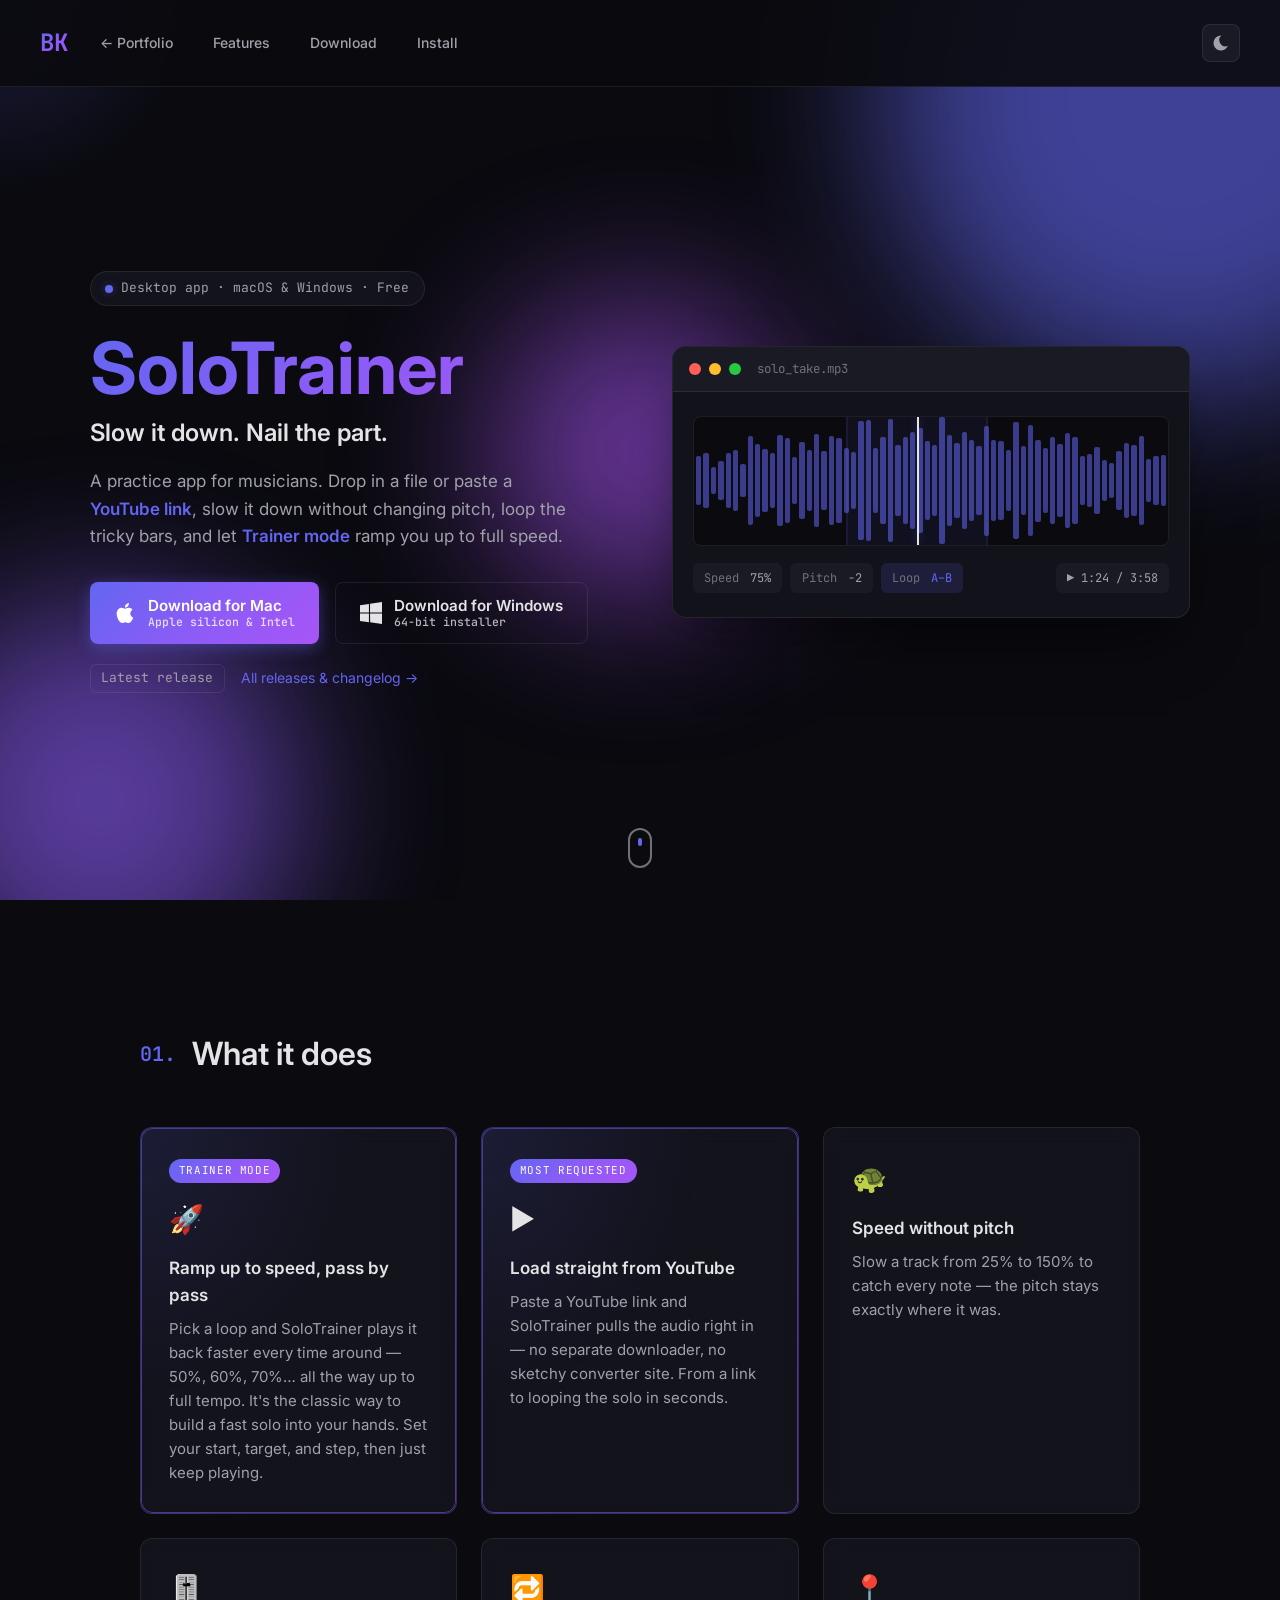
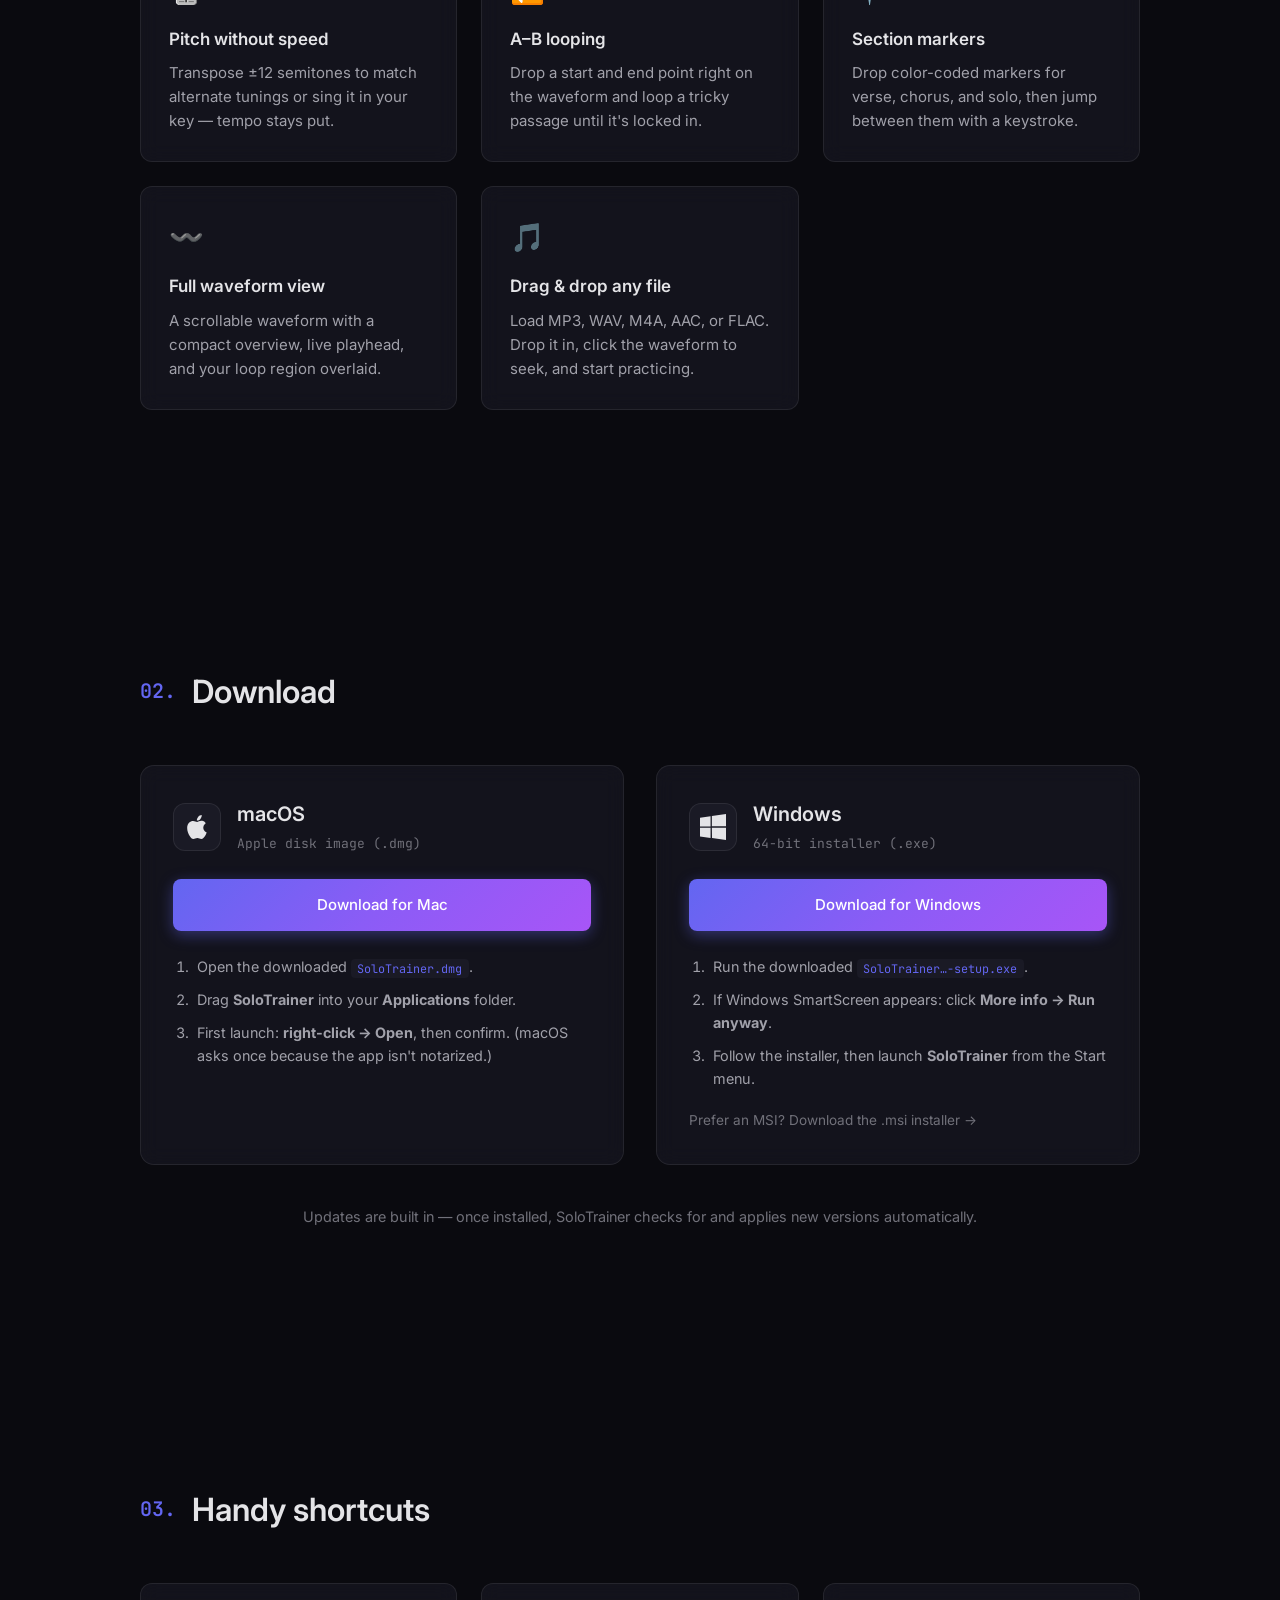
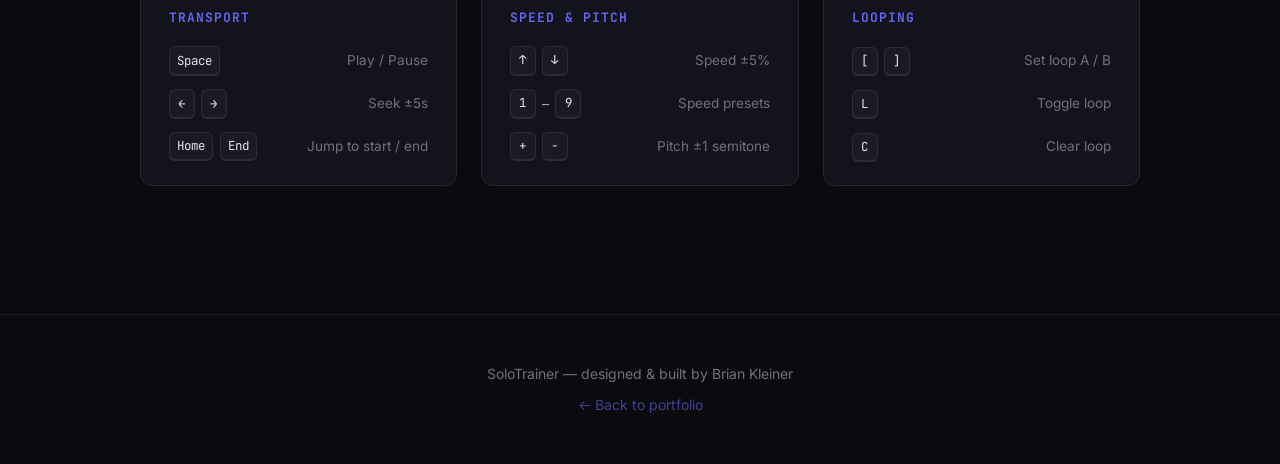
==== commit 942a8243: "more solotrainer details - remove from main nav" ====
--- a/solotrainer/index.html
+++ b/solotrainer/index.html
@@ -75,9 +75,9 @@
                 <h1 class="app-title">SoloTrainer</h1>
                 <p class="app-subtitle">Slow it down. Nail the part.</p>
                 <p class="app-tagline">
-                    A practice app for musicians. Time-stretch any track <em>without</em> changing
-                    pitch, transpose <em>without</em> changing speed, set A–B loops, and drill the
-                    hard bars until they're yours.
+                    A practice app for musicians. Drop in a file or paste a <em>YouTube link</em>,
+                    slow it down without changing pitch, loop the tricky bars, and let
+                    <em>Trainer mode</em> ramp you up to full speed.
                 </p>
 
                 <div class="download-row" id="downloadRow">
@@ -141,32 +141,44 @@
                 <span class="title-accent">01.</span> What it does
             </h2>
             <div class="feature-grid">
-                <div class="feature-card reveal-up">
+                <div class="feature-card feature-flagship reveal-up">
+                    <span class="feature-badge">Trainer mode</span>
+                    <span class="feature-icon">🚀</span>
+                    <h3>Ramp up to speed, pass by pass</h3>
+                    <p>Pick a loop and SoloTrainer plays it back faster every time around — 50%, 60%, 70%… all the way up to full tempo. It's the classic way to build a fast solo into your hands. Set your start, target, and step, then just keep playing.</p>
+                </div>
+                <div class="feature-card feature-flagship reveal-up" style="--delay: 0.08s">
+                    <span class="feature-badge">Most requested</span>
+                    <span class="feature-icon">▶️</span>
+                    <h3>Load straight from YouTube</h3>
+                    <p>Paste a YouTube link and SoloTrainer pulls the audio right in — no separate downloader, no sketchy converter site. From a link to looping the solo in seconds.</p>
+                </div>
+                <div class="feature-card reveal-up" style="--delay: 0.16s">
                     <span class="feature-icon">🐢</span>
                     <h3>Speed without pitch</h3>
                     <p>Slow a track from 25% to 150% to catch every note — the pitch stays exactly where it was.</p>
                 </div>
-                <div class="feature-card reveal-up" style="--delay: 0.08s">
+                <div class="feature-card reveal-up" style="--delay: 0.24s">
                     <span class="feature-icon">🎚️</span>
                     <h3>Pitch without speed</h3>
                     <p>Transpose ±12 semitones to match alternate tunings or sing it in your key — tempo stays put.</p>
                 </div>
-                <div class="feature-card reveal-up" style="--delay: 0.16s">
+                <div class="feature-card reveal-up" style="--delay: 0.32s">
                     <span class="feature-icon">🔁</span>
                     <h3>A–B looping</h3>
                     <p>Drop a start and end point right on the waveform and loop a tricky passage until it's locked in.</p>
                 </div>
-                <div class="feature-card reveal-up" style="--delay: 0.24s">
+                <div class="feature-card reveal-up" style="--delay: 0.4s">
                     <span class="feature-icon">📍</span>
                     <h3>Section markers</h3>
                     <p>Drop color-coded markers for verse, chorus, and solo, then jump between them with a keystroke.</p>
                 </div>
-                <div class="feature-card reveal-up" style="--delay: 0.32s">
+                <div class="feature-card reveal-up" style="--delay: 0.48s">
                     <span class="feature-icon">〰️</span>
                     <h3>Full waveform view</h3>
                     <p>A scrollable waveform with a compact overview, live playhead, and your loop region overlaid.</p>
                 </div>
-                <div class="feature-card reveal-up" style="--delay: 0.4s">
+                <div class="feature-card reveal-up" style="--delay: 0.56s">
                     <span class="feature-icon">🎵</span>
                     <h3>Drag &amp; drop any file</h3>
                     <p>Load MP3, WAV, M4A, AAC, or FLAC. Drop it in, click the waveform to seek, and start practicing.</p>
--- a/solotrainer/solotrainer.css
+++ b/solotrainer/solotrainer.css
@@ -262,6 +262,41 @@
     transform: translateY(-4px);
 }
 
+.feature-flagship {
+    position: relative;
+    border-color: rgba(99, 102, 241, 0.35);
+    background:
+        radial-gradient(120% 120% at 0% 0%, rgba(99, 102, 241, 0.12), transparent 60%),
+        var(--card-bg);
+}
+
+.feature-flagship::before {
+    content: '';
+    position: absolute;
+    inset: 0;
+    border-radius: 12px;
+    padding: 1px;
+    background: var(--accent-gradient);
+    -webkit-mask: linear-gradient(#fff 0 0) content-box, linear-gradient(#fff 0 0);
+    -webkit-mask-composite: xor;
+    mask-composite: exclude;
+    opacity: 0.5;
+    pointer-events: none;
+}
+
+.feature-badge {
+    display: inline-block;
+    font-family: var(--font-mono);
+    font-size: 0.68rem;
+    text-transform: uppercase;
+    letter-spacing: 0.06em;
+    color: #fff;
+    background: var(--accent-gradient);
+    padding: 0.22rem 0.6rem;
+    border-radius: 999px;
+    margin-bottom: 0.85rem;
+}
+
 .feature-icon {
     font-size: 1.75rem;
     display: block;
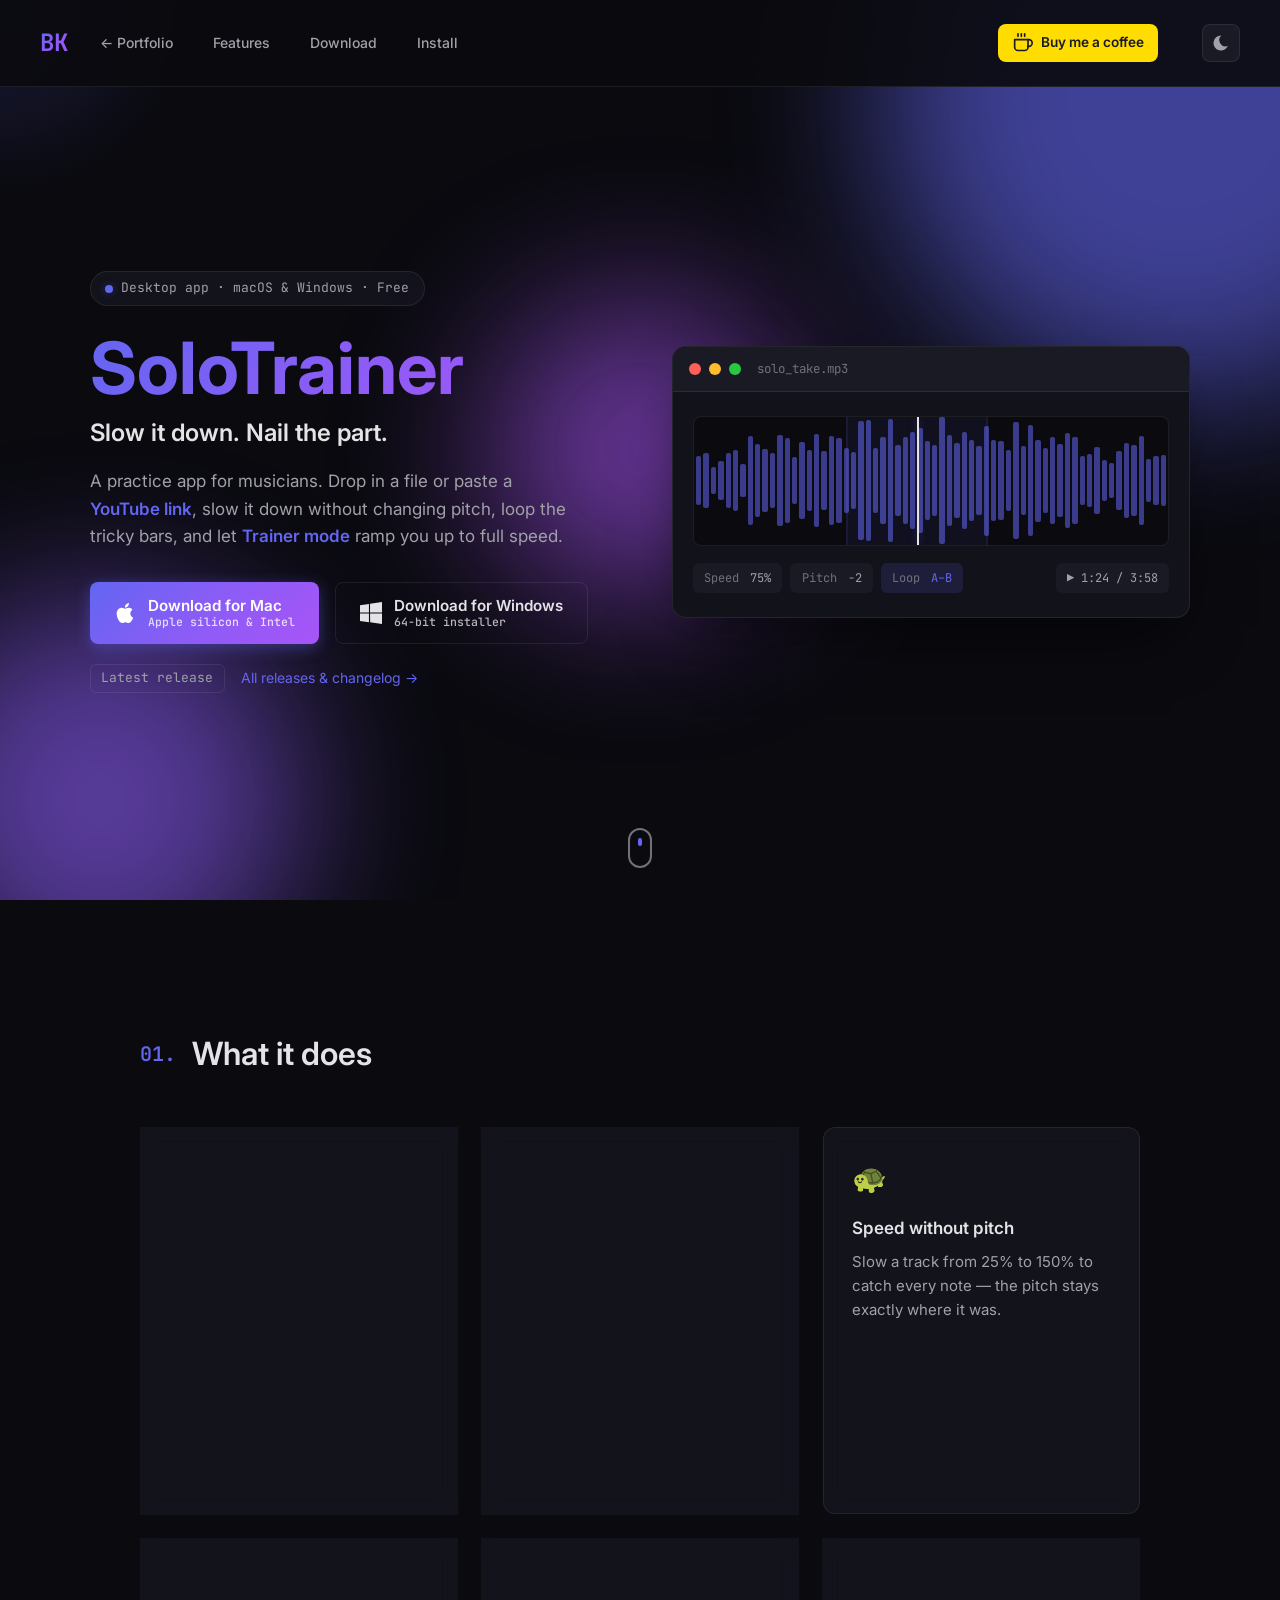
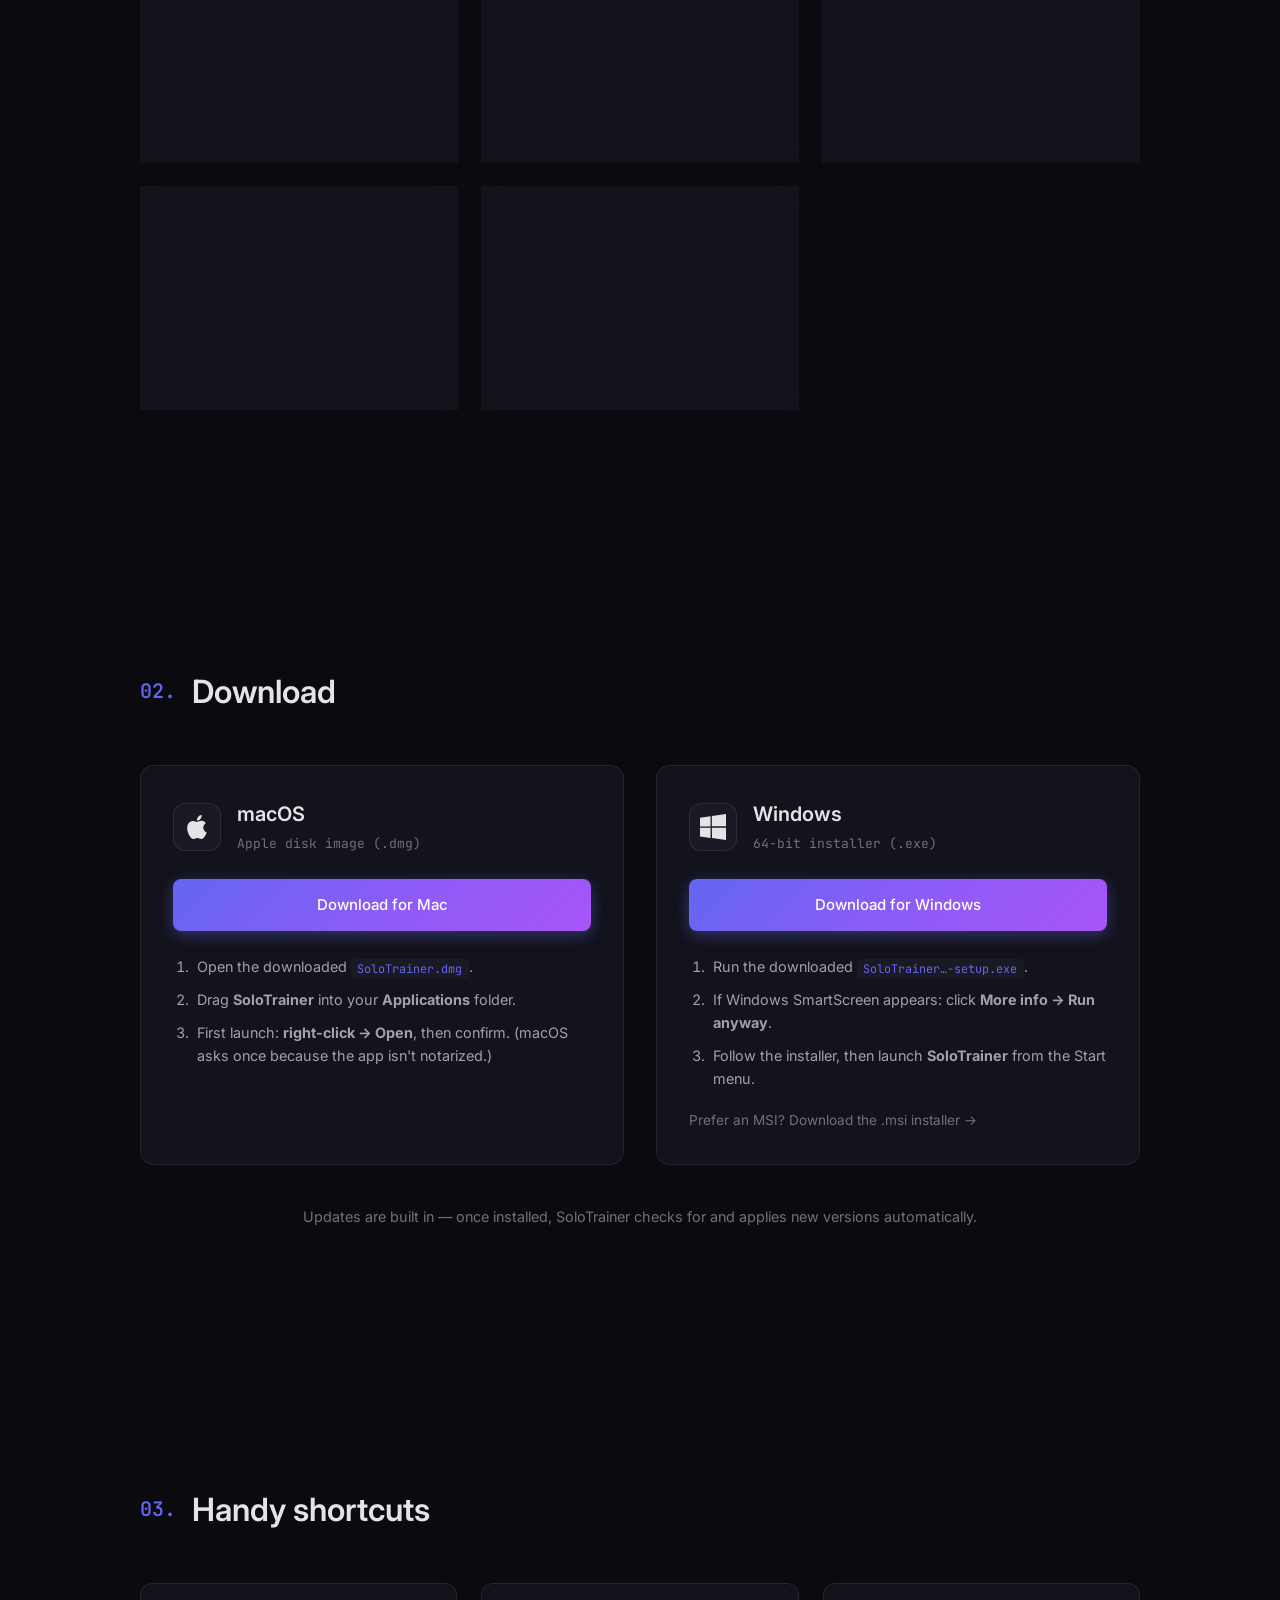
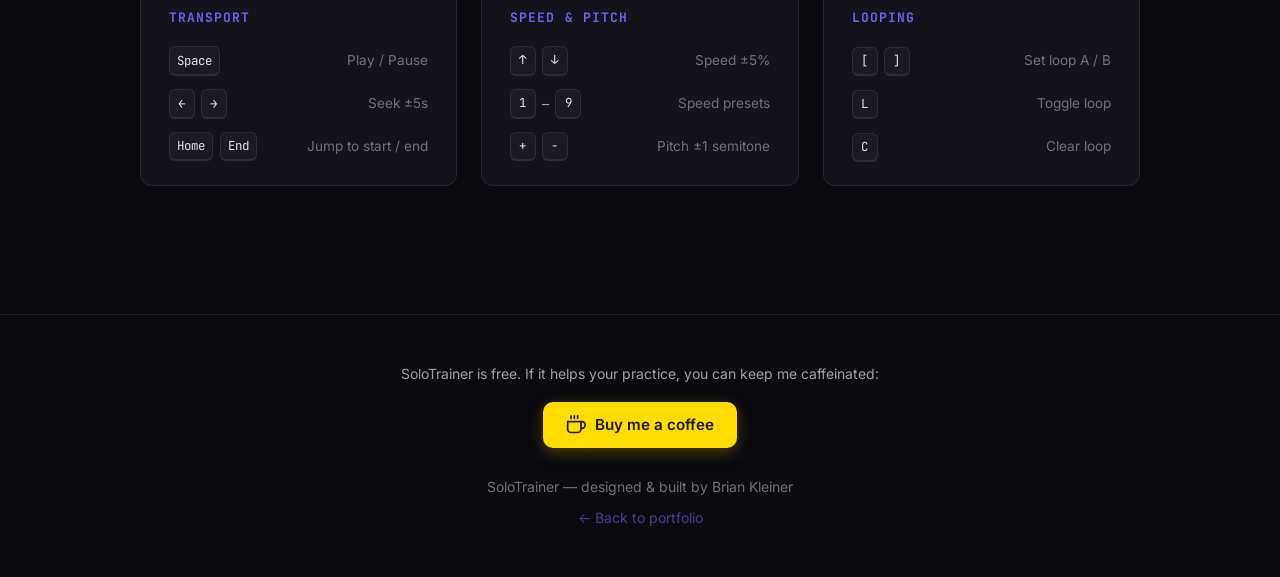
==== commit cfb490cd: "buymeacoffee" ====
--- a/solotrainer/index.html
+++ b/solotrainer/index.html
@@ -37,6 +37,16 @@
                 <a href="#download">Download</a>
                 <a href="#install">Install</a>
             </div>
+            <a class="bmc-nav" href="https://www.buymeacoffee.com/YOUR_USERNAME" target="_blank" rel="noopener" aria-label="Buy me a coffee">
+                <svg class="bmc-icon" viewBox="0 0 24 24" fill="none" stroke="currentColor" stroke-width="2" stroke-linecap="round" stroke-linejoin="round" aria-hidden="true">
+                    <path d="M18 8h1a4 4 0 0 1 0 8h-1"/>
+                    <path d="M2 8h16v9a4 4 0 0 1-4 4H6a4 4 0 0 1-4-4V8z"/>
+                    <line x1="6" y1="1" x2="6" y2="4"/>
+                    <line x1="10" y1="1" x2="10" y2="4"/>
+                    <line x1="14" y1="1" x2="14" y2="4"/>
+                </svg>
+                <span class="bmc-nav-label">Buy me a coffee</span>
+            </a>
             <div class="theme-switcher">
                 <button class="theme-toggle" id="themeToggle" aria-label="Change theme">
                     <svg class="theme-icon" viewBox="0 0 24 24" fill="currentColor"><path d="M12 3c.132 0 .263 0 .393 0a7.5 7.5 0 0 0 7.92 12.446a9 9 0 1 1 -8.313 -12.454z"/></svg>
@@ -282,6 +292,17 @@
 
     <!-- Footer -->
     <footer class="footer">
+        <p class="footer-support">SoloTrainer is free. If it helps your practice, you can keep me caffeinated:</p>
+        <a class="bmc-btn" href="https://www.buymeacoffee.com/YOUR_USERNAME" target="_blank" rel="noopener">
+            <svg class="bmc-icon" viewBox="0 0 24 24" fill="none" stroke="currentColor" stroke-width="2" stroke-linecap="round" stroke-linejoin="round" aria-hidden="true">
+                <path d="M18 8h1a4 4 0 0 1 0 8h-1"/>
+                <path d="M2 8h16v9a4 4 0 0 1-4 4H6a4 4 0 0 1-4-4V8z"/>
+                <line x1="6" y1="1" x2="6" y2="4"/>
+                <line x1="10" y1="1" x2="10" y2="4"/>
+                <line x1="14" y1="1" x2="14" y2="4"/>
+            </svg>
+            Buy me a coffee
+        </a>
         <p>SoloTrainer — designed &amp; built by Brian Kleiner</p>
         <p class="footer-note">
             <a href="../">← Back to portfolio</a>
--- a/solotrainer/solotrainer.css
+++ b/solotrainer/solotrainer.css
@@ -495,6 +495,67 @@
 
 .footer a:hover { opacity: 0.8; }
 
+/* Buy Me a Coffee — nav button (always visible, no scroll needed) */
+.bmc-nav {
+    display: inline-flex;
+    align-items: center;
+    gap: 0.5rem;
+    margin-left: auto;
+    padding: 0.5rem 0.9rem;
+    font-family: var(--font-sans);
+    font-size: 0.85rem;
+    font-weight: 600;
+    color: #1a1a25 !important;
+    background: #ffdd00;
+    border-radius: 8px;
+    flex-shrink: 0;
+    transition: var(--transition-fast);
+}
+
+.bmc-nav:hover {
+    transform: translateY(-1px);
+    box-shadow: 0 4px 14px rgba(255, 221, 0, 0.3);
+    opacity: 1;
+}
+
+/* Sit the theme switcher right beside the coffee button instead of far right */
+.nav .theme-switcher {
+    margin-left: 0.75rem;
+}
+
+/* Buy Me a Coffee — footer button */
+.footer-support {
+    color: var(--text-secondary);
+    margin-bottom: 1rem;
+}
+
+.bmc-btn {
+    display: inline-flex;
+    align-items: center;
+    gap: 0.6rem;
+    padding: 0.7rem 1.4rem;
+    margin-bottom: 1.75rem;
+    font-family: var(--font-sans);
+    font-size: 0.95rem;
+    font-weight: 600;
+    color: #1a1a25 !important;
+    background: #ffdd00;
+    border-radius: 10px;
+    box-shadow: 0 4px 15px rgba(255, 221, 0, 0.25);
+    transition: var(--transition-fast);
+}
+
+.bmc-btn:hover {
+    transform: translateY(-2px);
+    box-shadow: 0 8px 22px rgba(255, 221, 0, 0.35);
+    opacity: 1;
+}
+
+.bmc-icon {
+    width: 20px;
+    height: 20px;
+}
+
 /* ===== Responsive ===== */
 @media (max-width: 900px) {
     .app-hero-content {
@@ -517,4 +578,8 @@
     .download-row { flex-direction: column; }
 
     .btn-download { width: 100%; justify-content: center; }
-}
+
+    /* Collapse the nav coffee button to icon-only to save space */
+    .bmc-nav-label { display: none; }
+    .bmc-nav { padding: 0.5rem; gap: 0; }
+}
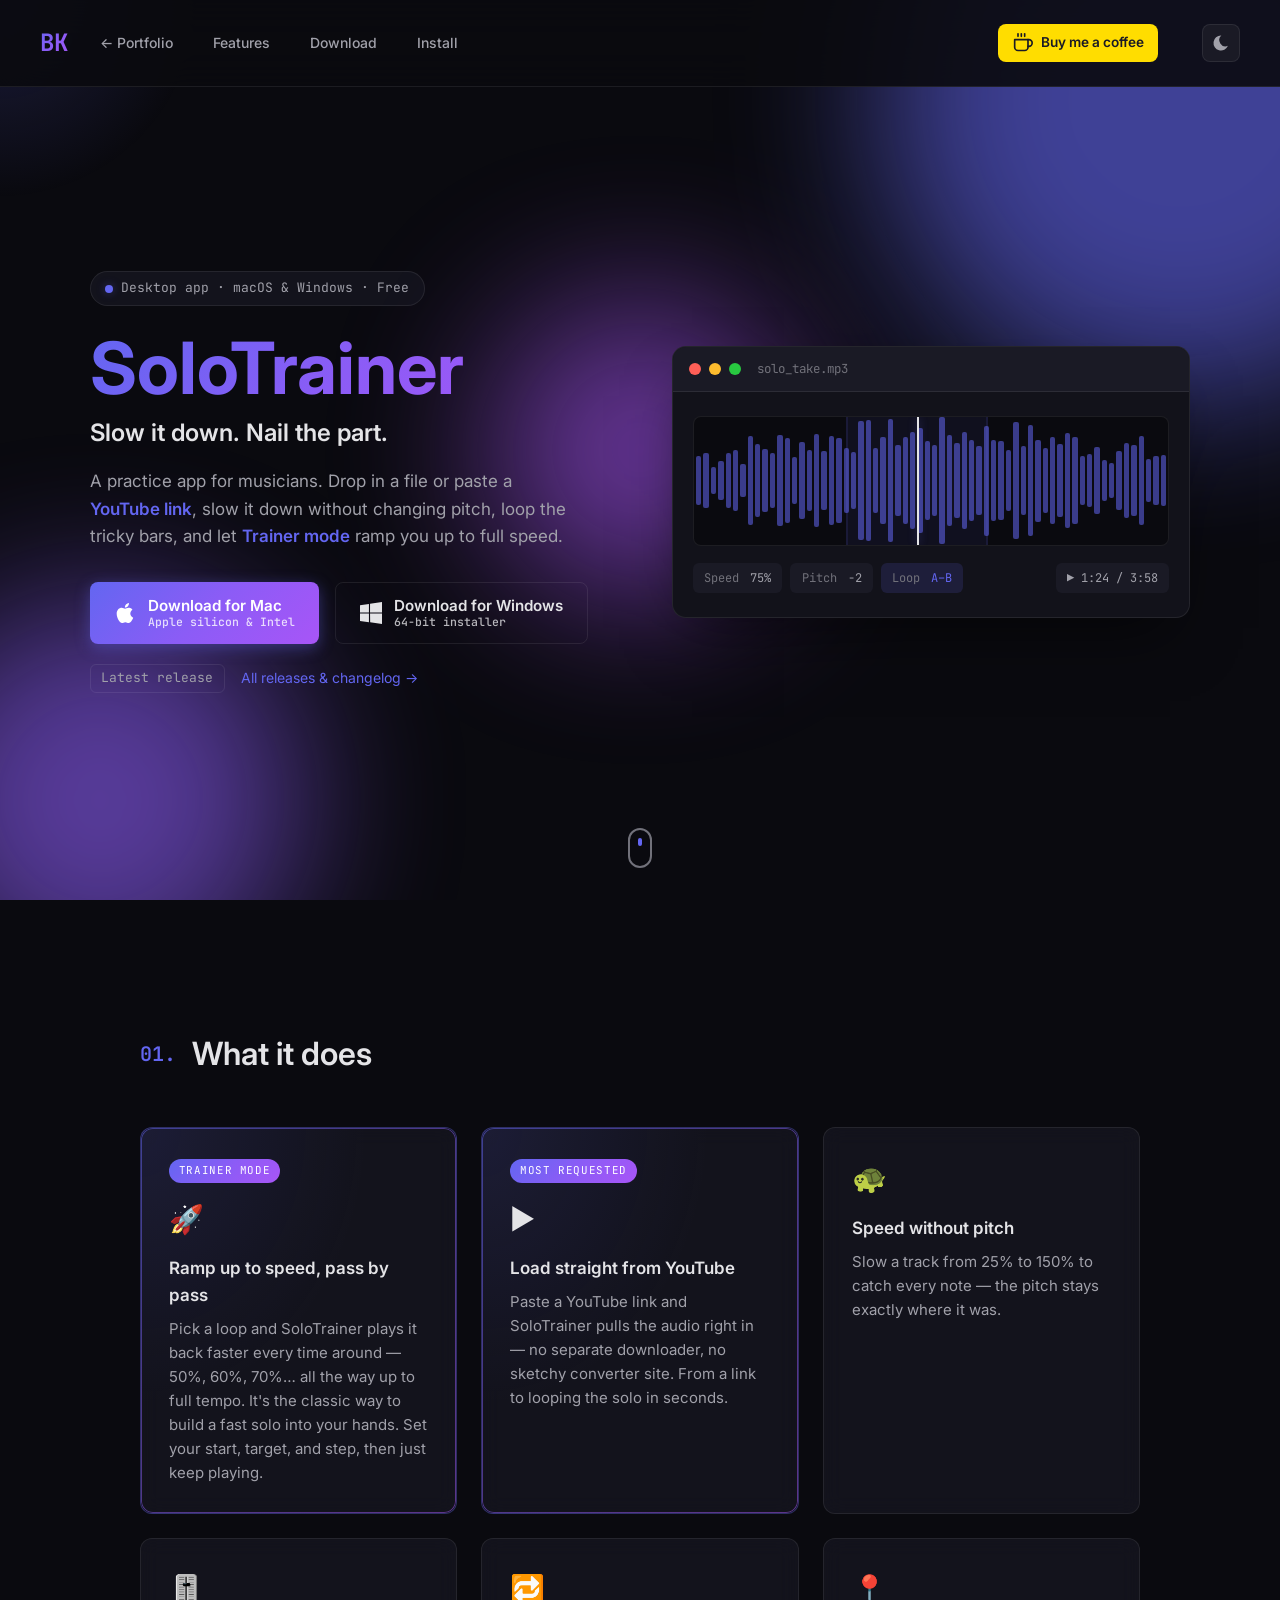
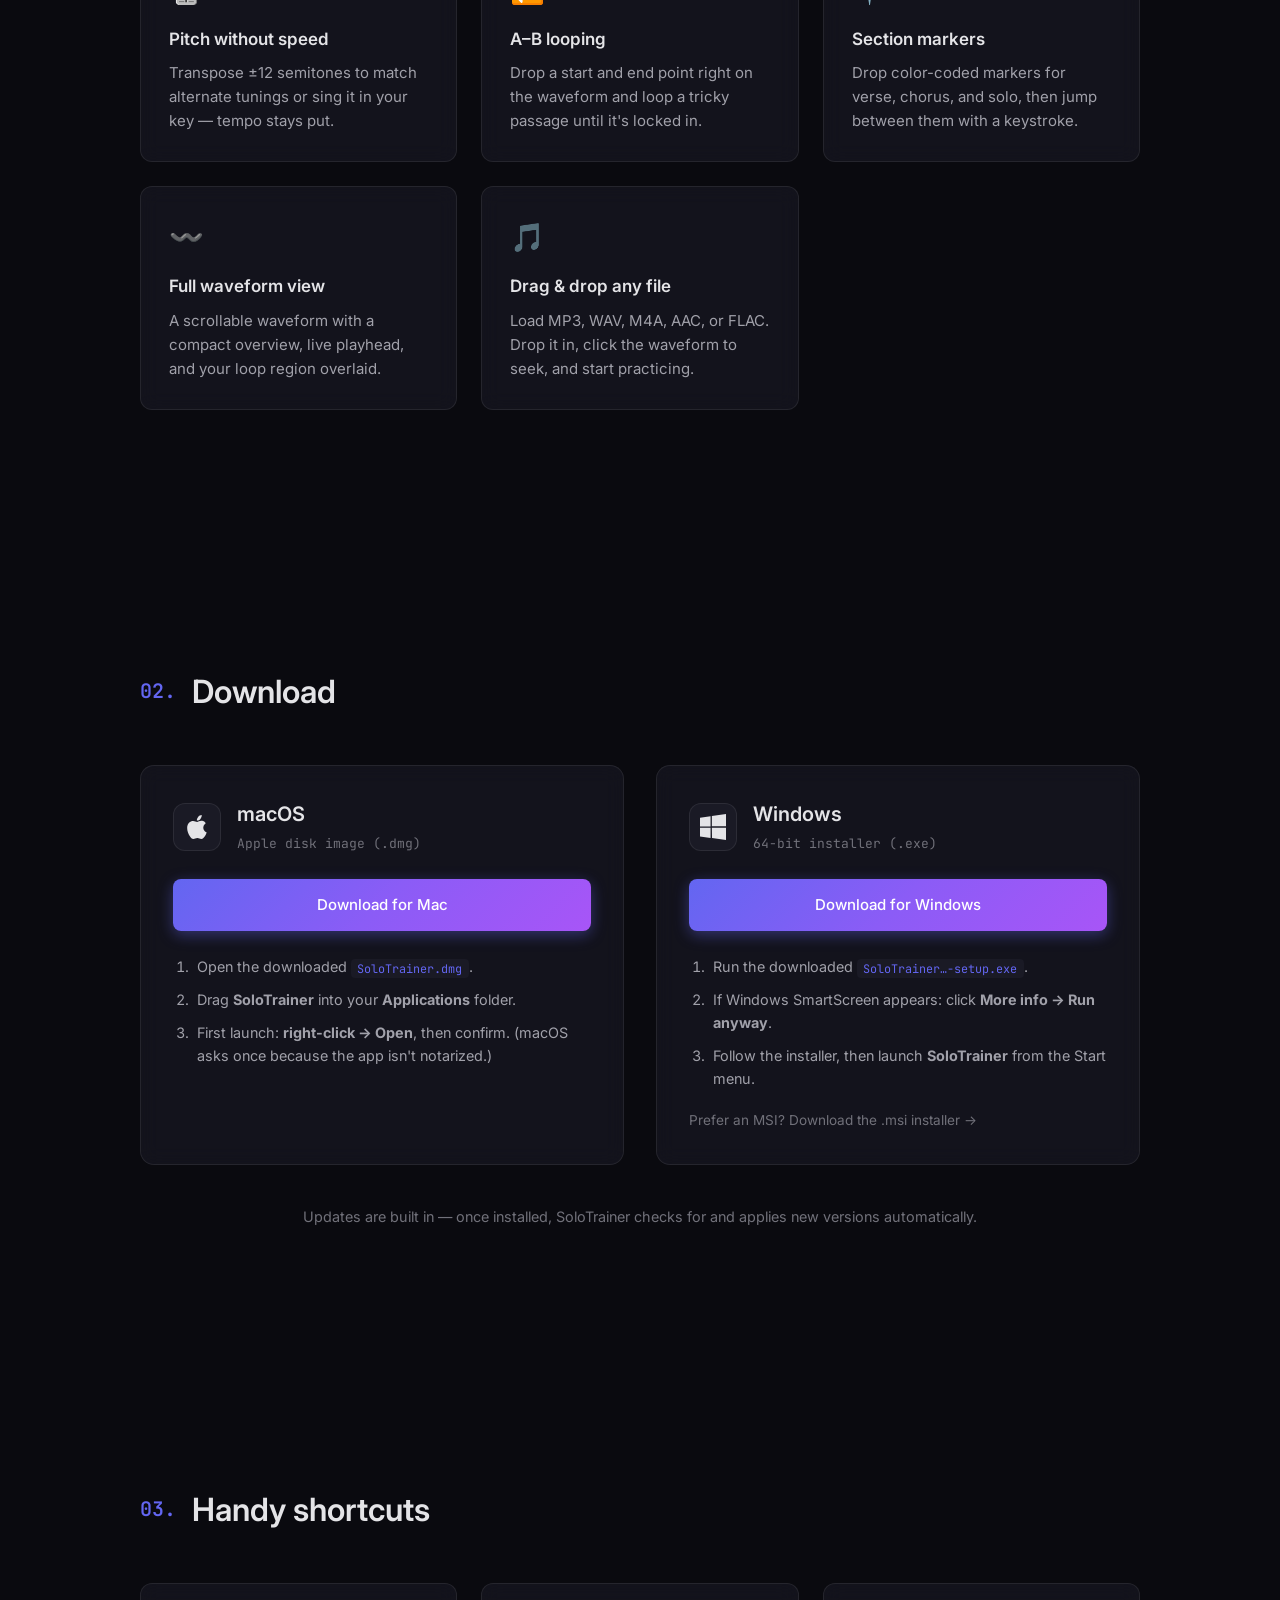
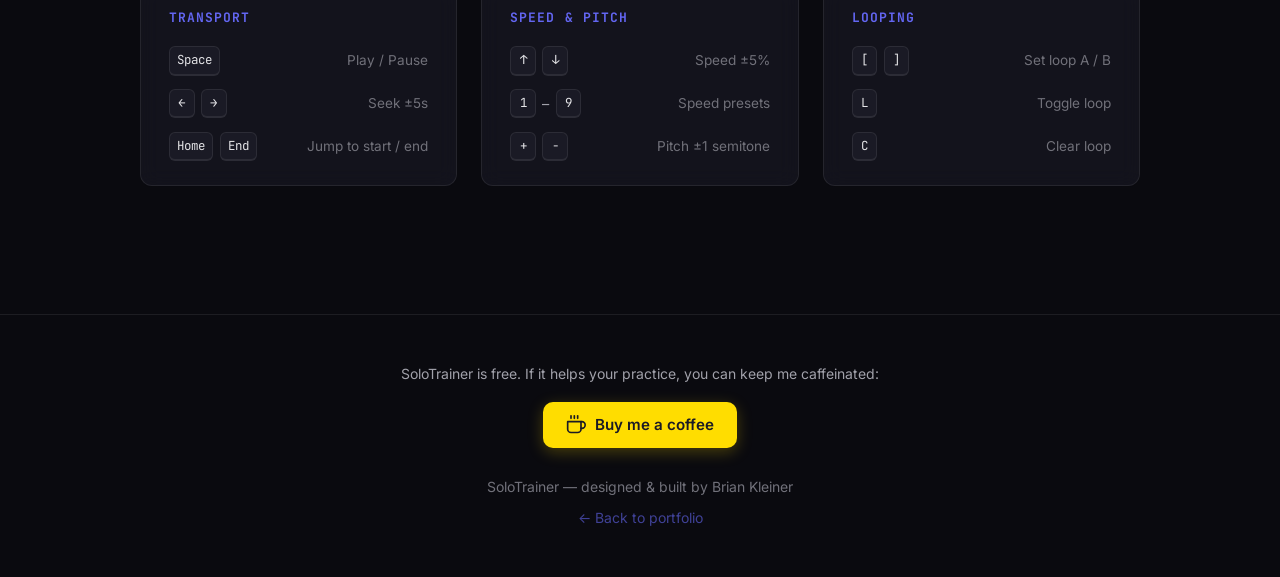
==== commit f2e17135: "coffee link" ====
--- a/solotrainer/index.html
+++ b/solotrainer/index.html
@@ -37,7 +37,7 @@
                 <a href="#download">Download</a>
                 <a href="#install">Install</a>
             </div>
-            <a class="bmc-nav" href="https://www.buymeacoffee.com/YOUR_USERNAME" target="_blank" rel="noopener" aria-label="Buy me a coffee">
+            <a class="bmc-nav" href="https://www.buymeacoffee.com/beekasha" target="_blank" rel="noopener" aria-label="Buy me a coffee">
                 <svg class="bmc-icon" viewBox="0 0 24 24" fill="none" stroke="currentColor" stroke-width="2" stroke-linecap="round" stroke-linejoin="round" aria-hidden="true">
                     <path d="M18 8h1a4 4 0 0 1 0 8h-1"/>
                     <path d="M2 8h16v9a4 4 0 0 1-4 4H6a4 4 0 0 1-4-4V8z"/>
@@ -293,7 +293,7 @@
     <!-- Footer -->
     <footer class="footer">
         <p class="footer-support">SoloTrainer is free. If it helps your practice, you can keep me caffeinated:</p>
-        <a class="bmc-btn" href="https://www.buymeacoffee.com/YOUR_USERNAME" target="_blank" rel="noopener">
+        <a class="bmc-btn" href="https://www.buymeacoffee.com/beekasha" target="_blank" rel="noopener">
             <svg class="bmc-icon" viewBox="0 0 24 24" fill="none" stroke="currentColor" stroke-width="2" stroke-linecap="round" stroke-linejoin="round" aria-hidden="true">
                 <path d="M18 8h1a4 4 0 0 1 0 8h-1"/>
                 <path d="M2 8h16v9a4 4 0 0 1-4 4H6a4 4 0 0 1-4-4V8z"/>
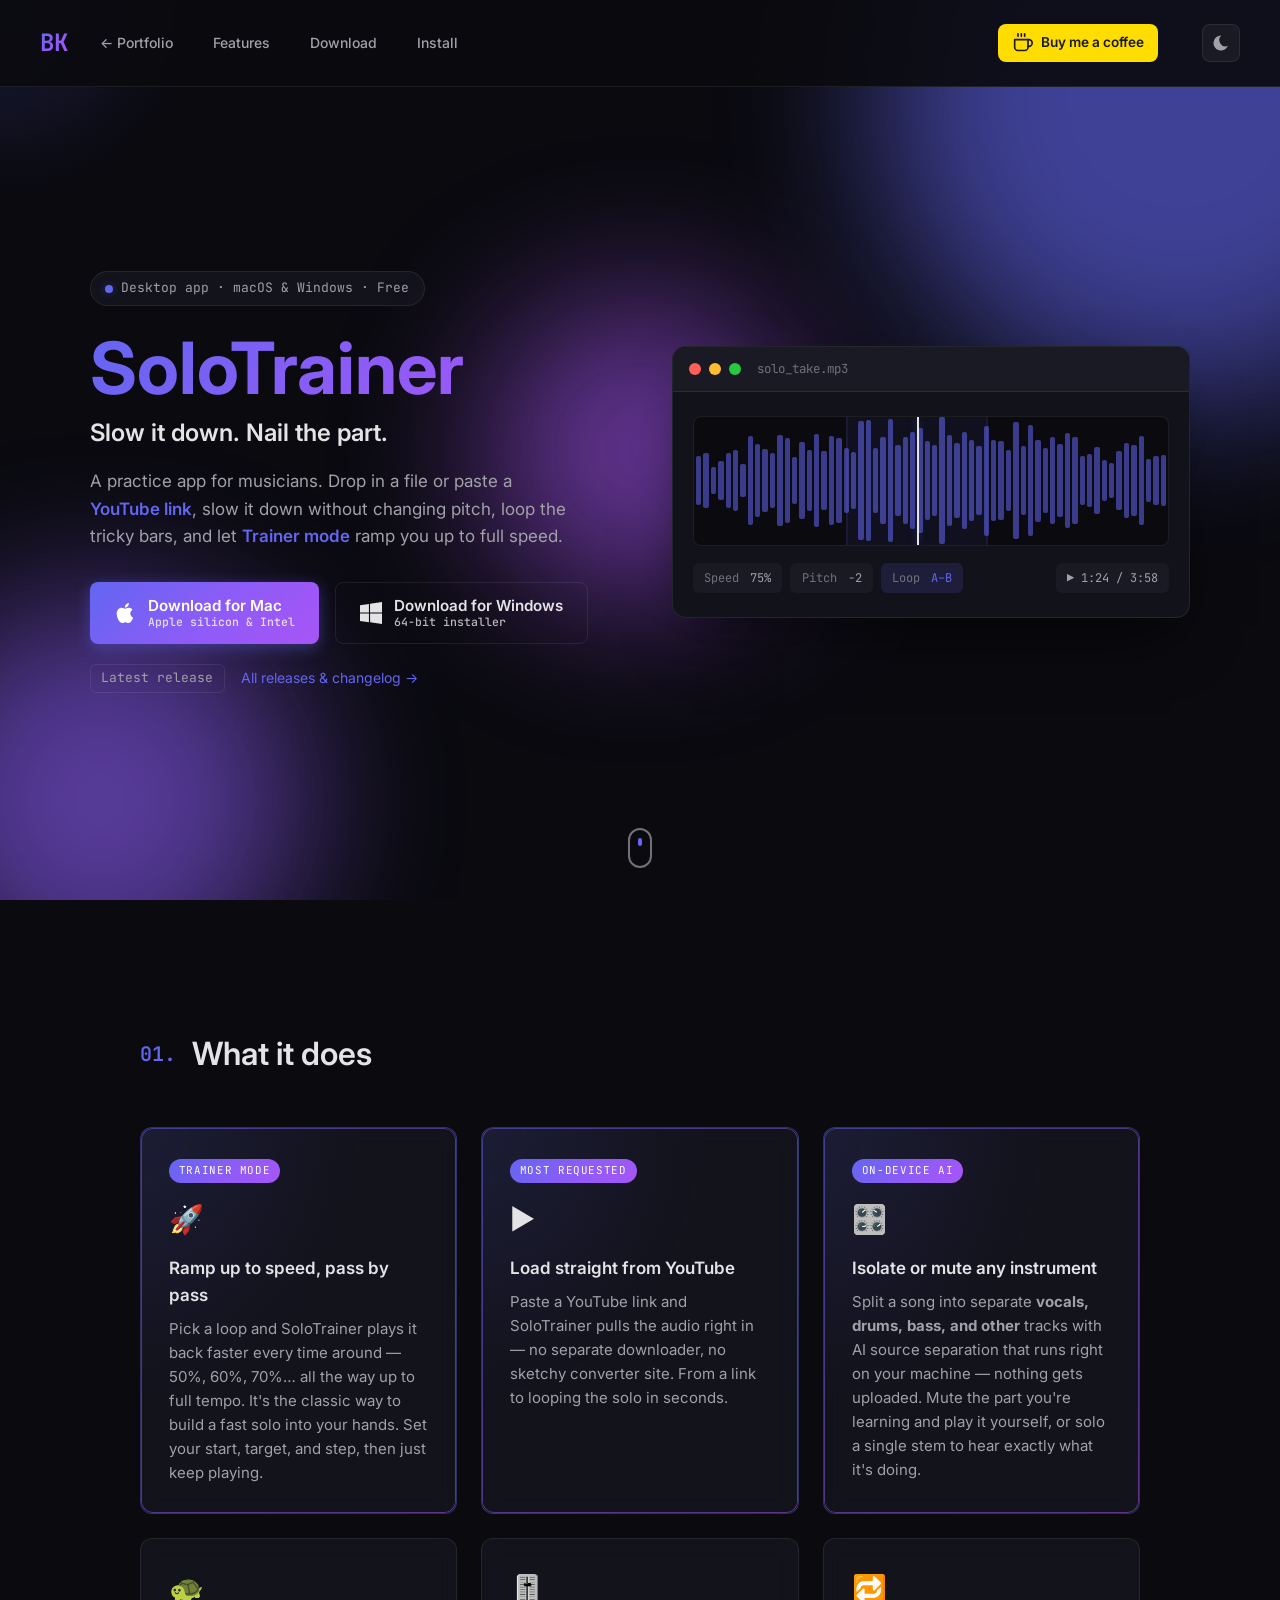
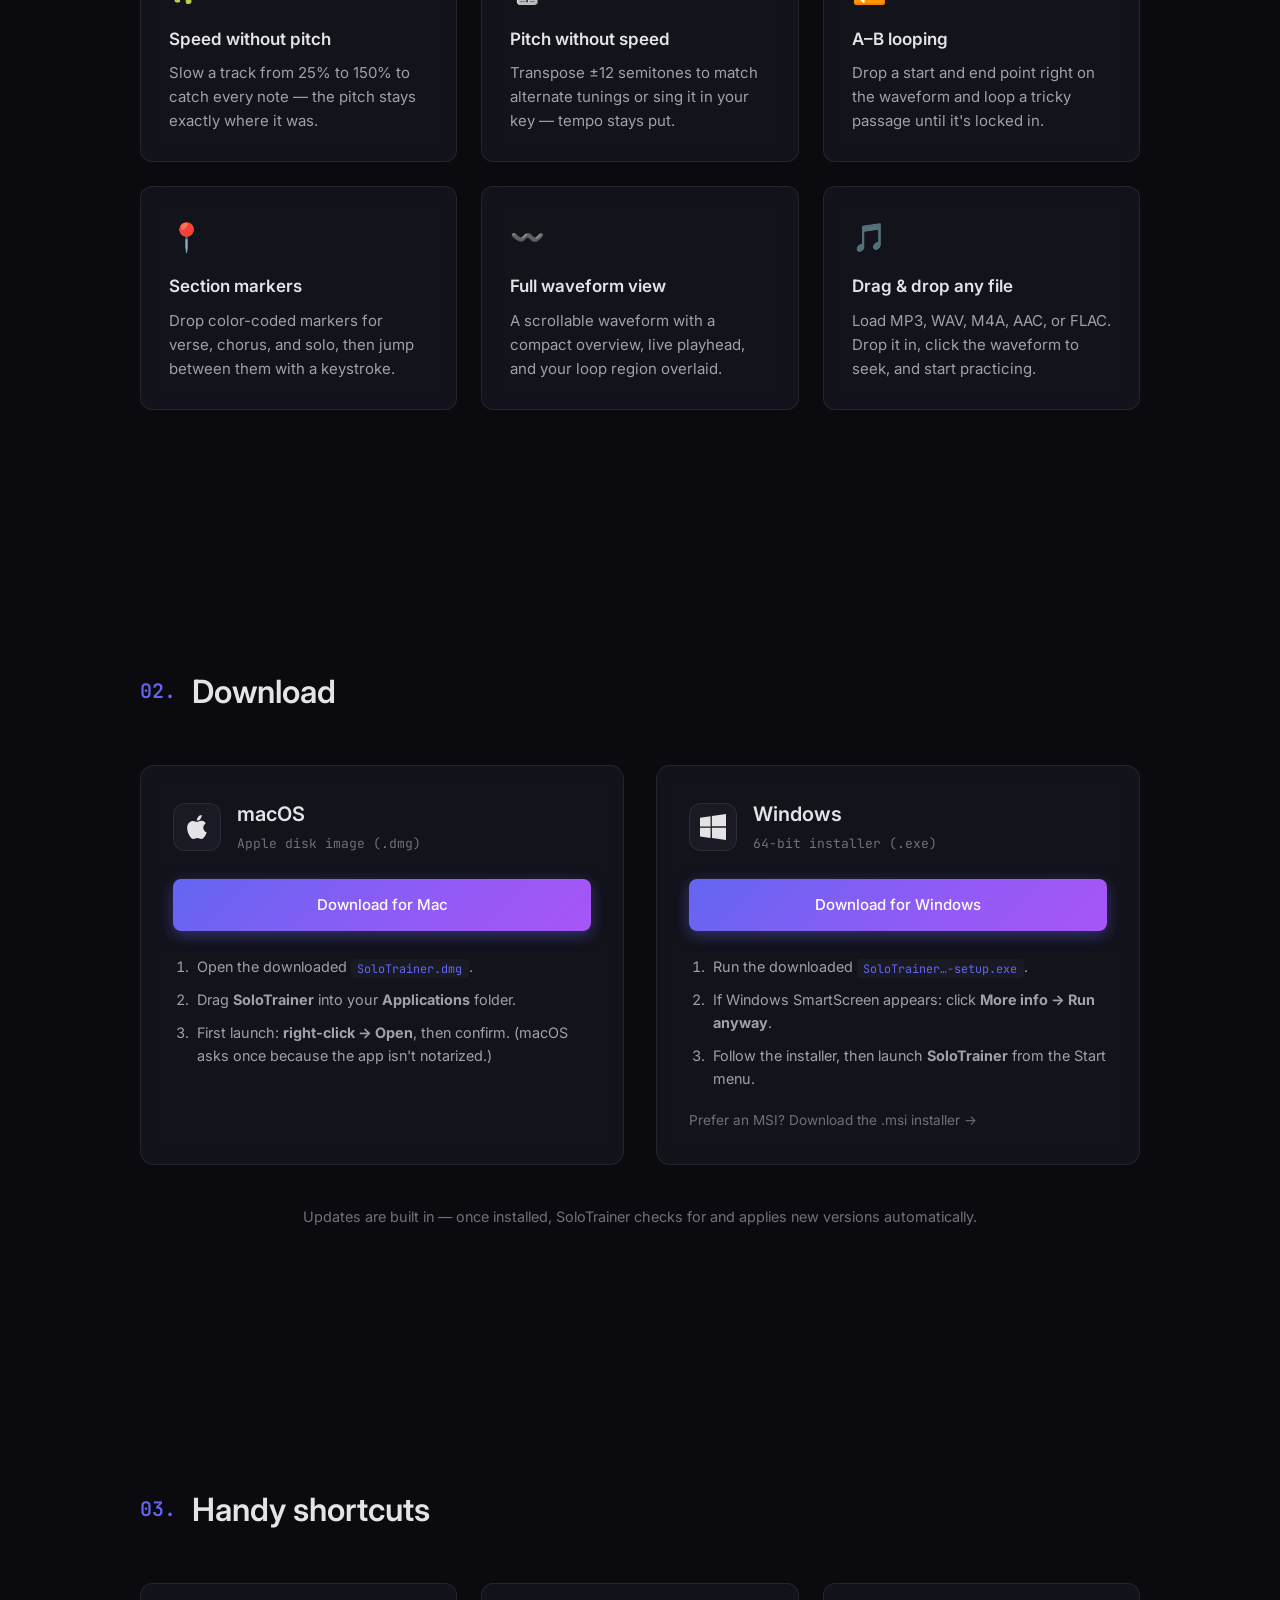
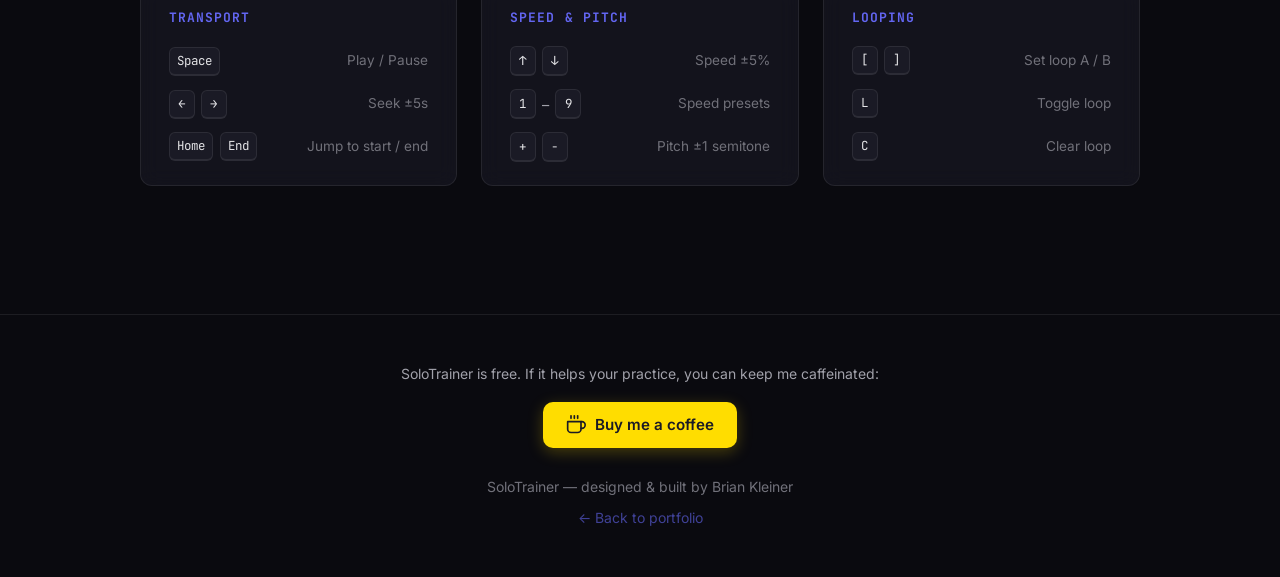
==== commit e73624d6: "cards about AI stems" ====
--- a/solotrainer/index.html
+++ b/solotrainer/index.html
@@ -163,32 +163,38 @@
                     <h3>Load straight from YouTube</h3>
                     <p>Paste a YouTube link and SoloTrainer pulls the audio right in — no separate downloader, no sketchy converter site. From a link to looping the solo in seconds.</p>
                 </div>
-                <div class="feature-card reveal-up" style="--delay: 0.16s">
+                <div class="feature-card feature-flagship reveal-up" style="--delay: 0.16s">
+                    <span class="feature-badge">On-device AI</span>
+                    <span class="feature-icon">🎛️</span>
+                    <h3>Isolate or mute any instrument</h3>
+                    <p>Split a song into separate <strong>vocals, drums, bass, and other</strong> tracks with AI source separation that runs right on your machine — nothing gets uploaded. Mute the part you're learning and play it yourself, or solo a single stem to hear exactly what it's doing.</p>
+                </div>
+                <div class="feature-card reveal-up" style="--delay: 0.24s">
                     <span class="feature-icon">🐢</span>
                     <h3>Speed without pitch</h3>
                     <p>Slow a track from 25% to 150% to catch every note — the pitch stays exactly where it was.</p>
                 </div>
-                <div class="feature-card reveal-up" style="--delay: 0.24s">
+                <div class="feature-card reveal-up" style="--delay: 0.32s">
                     <span class="feature-icon">🎚️</span>
                     <h3>Pitch without speed</h3>
                     <p>Transpose ±12 semitones to match alternate tunings or sing it in your key — tempo stays put.</p>
                 </div>
-                <div class="feature-card reveal-up" style="--delay: 0.32s">
+                <div class="feature-card reveal-up" style="--delay: 0.4s">
                     <span class="feature-icon">🔁</span>
                     <h3>A–B looping</h3>
                     <p>Drop a start and end point right on the waveform and loop a tricky passage until it's locked in.</p>
                 </div>
-                <div class="feature-card reveal-up" style="--delay: 0.4s">
+                <div class="feature-card reveal-up" style="--delay: 0.48s">
                     <span class="feature-icon">📍</span>
                     <h3>Section markers</h3>
                     <p>Drop color-coded markers for verse, chorus, and solo, then jump between them with a keystroke.</p>
                 </div>
-                <div class="feature-card reveal-up" style="--delay: 0.48s">
+                <div class="feature-card reveal-up" style="--delay: 0.56s">
                     <span class="feature-icon">〰️</span>
                     <h3>Full waveform view</h3>
                     <p>A scrollable waveform with a compact overview, live playhead, and your loop region overlaid.</p>
                 </div>
-                <div class="feature-card reveal-up" style="--delay: 0.56s">
+                <div class="feature-card reveal-up" style="--delay: 0.64s">
                     <span class="feature-icon">🎵</span>
                     <h3>Drag &amp; drop any file</h3>
                     <p>Load MP3, WAV, M4A, AAC, or FLAC. Drop it in, click the waveform to seek, and start practicing.</p>
--- a/solotrainer/solotrainer.css
+++ b/solotrainer/solotrainer.css
@@ -297,6 +297,7 @@
     margin-bottom: 0.85rem;
 }
 
+
 .feature-icon {
     font-size: 1.75rem;
     display: block;
